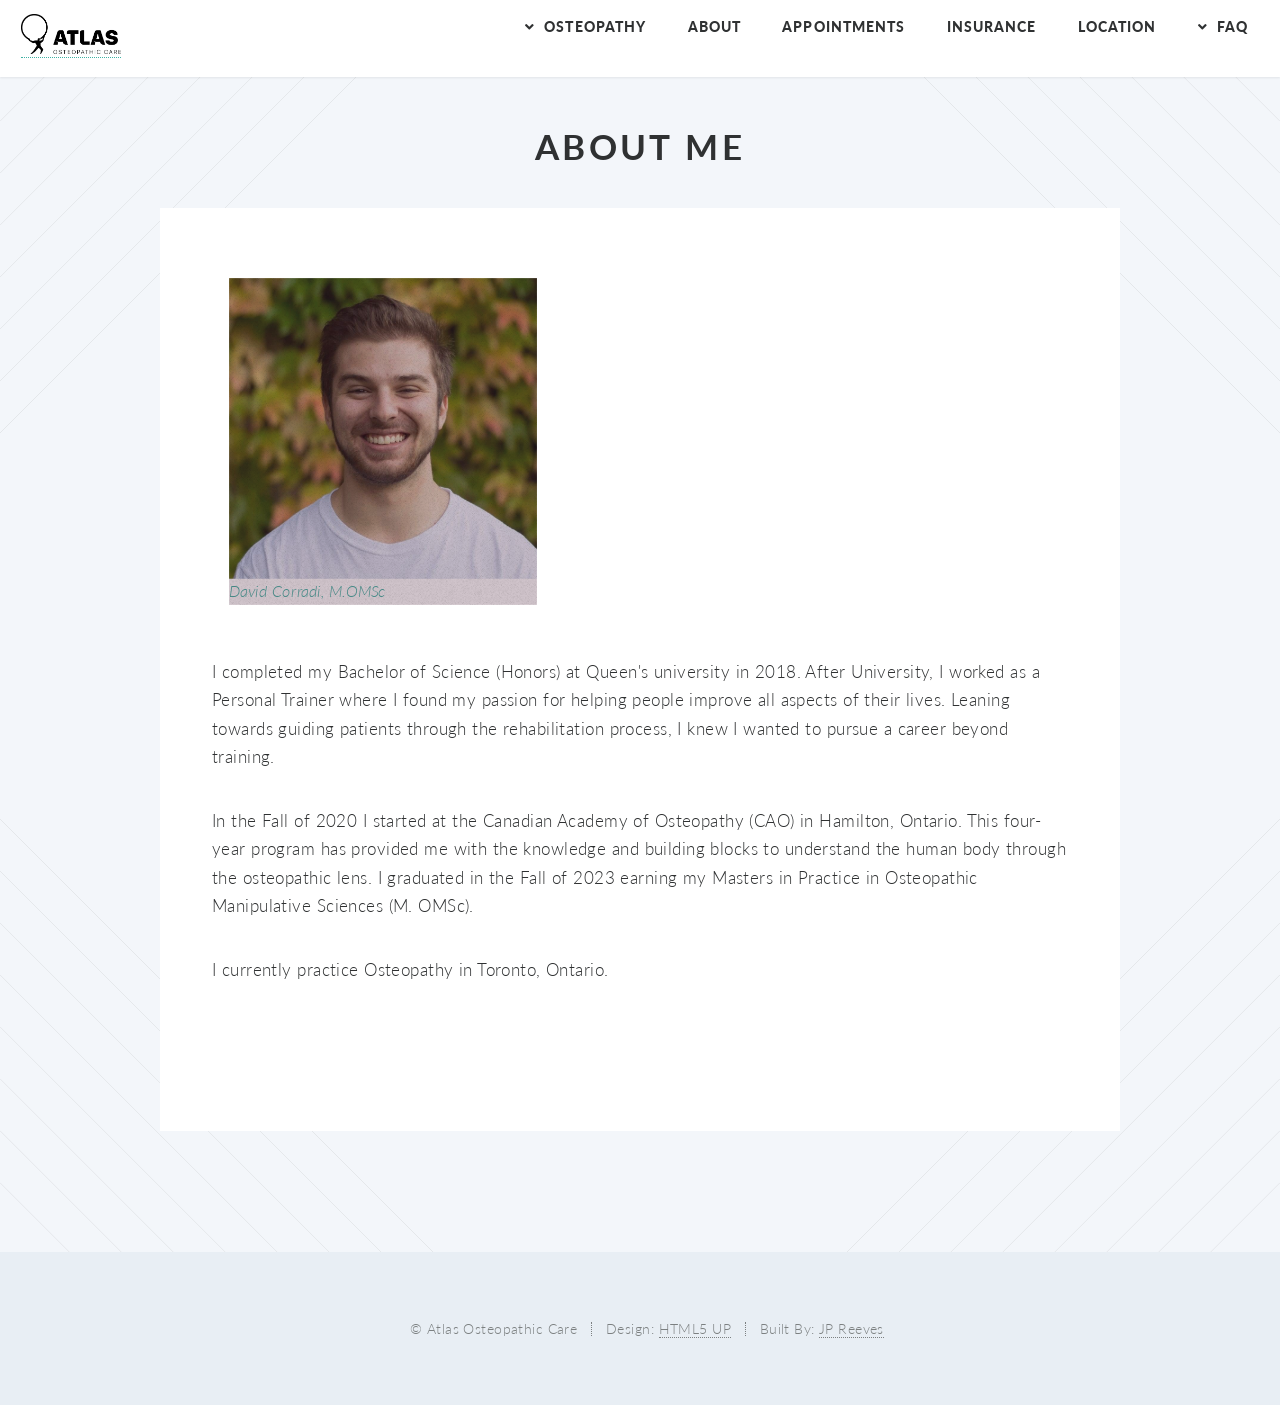
==== aboutme.html @ 61ecc2c8 "adding persistentpain.html page and Persistent Pain to the Osteopathy dropdown Co-Authored-By: Claud" ====
<!DOCTYPE HTML>
<!--
	Twenty by HTML5 UP
	html5up.net | @ajlkn
	Free for personal and commercial use under the CCA 3.0 license (html5up.net/license)
	Edited By: JP Reeves
	Date Created: 10/02/2023
	Date Last Modified: 10/03/2023
	FTGOG
-->
<html>
	<head>
		<title>Book An Appointment - Atlas Osteopathic Care</title>
		<meta charset="utf-8" />
		<meta name="title" content="Osteopathic Services In Etobicoke | Atlas Osteopathic Care"/>
		<meta name="description" content="Book an appointment with David Corradi, a registered osteopath in Etobicoke at Atlas Osteopathic Care."/>
		<meta name="viewport" content="width=device-width, initial-scale=1, user-scalable=no" />
		<link rel="stylesheet" href="assets/css/main.css" />
		<noscript><link rel="stylesheet" href="assets/css/noscript.css" /></noscript>

		<!-- Add the favicon -->
		<link rel="icon" href="assets/css/images/Atlas-favicon.png" type="image/x-icon" />
	</head>
	<body class="left-sidebar is-preload">
		<div id="page-wrapper">

			<!-- Header -->
			<header id="header">
				<a href="index.html">
					<img id="logo" src="/assets/css/images/Atlas-b-02.png" width="100" height="40">
					</a>
				<nav id="nav">
					<ul>
						<!-- <li class="current"><a href="https://atlasosteopathiccare.janeapp.com">Book appointment</a></li> -->
						<li class="current submenu">
						</li>
						<li class="current submenu">
							<a href="#">Osteopathy</a>
							<ul>
								<li><a href="FAQ.html">What Is Osteopathy?</a></li>
								<li><a href="backpain.html">Back Pain</a></li>
								<li><a href="neckpain.html">Neck Pain</a></li>
								<li><a href="persistentpain.html">Persistent Pain</a></li>
							</ul>
						</li>
						<li class="current"><a href="aboutme.html">About</a></li>
						<li class="current"><a href="services.html">Appointments</a></li>
						<li class="current"><a href="insurance.html">Insurance</a></li>
						<li class="current"><a href="location.html">Location</a></li>
						<li class="current submenu">
							<a href="#">FAQ</a>
							<ul>
								<li><a href="appointmentpolicies.html">Appointment Policies</a></li>
								<li><a href="officerules.html">Office Rules</a></li>
							</ul>
						</li>
				</nav>
			</header>

<!-- Main / Bio -->
			<article id="main">

				<!-- <header class="special container"> -->
				<header class="container">
					<!-- <span class="icon solid fa-user"></span> -->
					<h2 style="text-align: center; font-weight: bold; font-size: 2em;">About Me</h2>
				</header>

				<!-- One -->
					<section class="wrapper style4 container">

						<div class="row gtr-150">
							<div class="col-12-narrower">

								<!-- Content -->
									<div class="content">
										<section>
											<a href="#" class="image featured about-me"><img src="assets/css/images/david-headshot.JPG" alt="Headshot of David Corradi" /><p style="font-style: italic;">David Corradi, M.OMSc</p></a>
											<header>
												<!-- <h3><strong>Post Education</strong></h3> -->
											</header>
											<p>I completed my Bachelor of Science (Honors) at Queen's university in 2018. After University, I worked as a Personal Trainer where I found my passion for helping people improve all aspects of their lives. Leaning towards guiding patients through the rehabilitation process, I knew I wanted to pursue a career beyond training.</p>
											<p>In the Fall of 2020 I started at the Canadian Academy of Osteopathy (CAO) in Hamilton, Ontario. This four-year program has provided me with the knowledge and building blocks to understand the human body through the osteopathic lens.  I graduated in the Fall of 2023 earning my Masters in Practice in Osteopathic Manipulative Sciences (M. OMSc).</p>
											<p>I currently practice Osteopathy in Toronto, Ontario.</p>
										</section>
									</div>

							</div>
							<div class="col-4 col-12-narrower">

								<!-- Sidebar -->
									<!-- <div class="sidebar">
										<section>
											<header>
												<h3><strong>Background</strong></h3>
											</header>
											<p>I strives to make my health a priority. With a history of competing in a number of sports such as hockey, soccer, and Olympic weightlifting, I understand what is required for taking care of your body. Osteopathic treatment has helped me combat injuries and has allowed me to continue doing what I love, moving pain free.</p>
											<a href="#" class="image featured"><img src="assets/css/images/david-lifting.jpg" alt="David power lifting weight above his head" /></a>
										</section> -->
										<!-- <section>
											<div class="col-4 col-12-small">
												<ul class="labeled-icons">
													<li>
														<h3 class="icon solid fa-home"><span class="label">Address</span></h3>
														<a href="https://www.google.com/maps/place/160+The+Westway,+Etobicoke,+ON+M9P+2C1/@43.6891451,-79.5449594,17z/data=!3m1!4b1!4m6!3m5!1s0x882b374b947f8d71:0x3a7e9b743f059283!8m2!3d43.6891412!4d-79.5423845!16s%2Fg%2F11bw4by89y?entry=ttu">160 The Westway</a><br>
														Suite 14<br>
														Etobicoke<br>
														ON M9P 2C1
													</li>
													<li> 
														<h3 class="icon solid fa-mobile-alt"><span class="label">Phone</span></h3>
														647-927-7080
													</li>
													<li>
														<h3 class="icon solid fa-envelope"><span class="label">Email</span></h3>
														<a href="mailto:omt@aocare.ca?subject=I'm looking for treatment!">omt@aocare.ca</a>
													</li>
												</ul>
											</div>
										</section> -->
									</div>

							</div>
						</div>
					</section>

			</article>

					<!-- Footer -->
					<footer id="footer">
						<ul class="copyright">
							<li>&copy; Atlas Osteopathic Care</li><li>Design: <a href="#">HTML5 UP</a></li><li>Built By: <a href="https://jpreeves.netlify.app/">JP Reeves</a></li>
						</ul>
					</footer>

		</div>

		<!-- Scripts -->
			<script src="assets/js/jquery.min.js"></script>
			<script src="assets/js/jquery.dropotron.min.js"></script>
			<script src="assets/js/jquery.scrolly.min.js"></script>
			<script src="assets/js/jquery.scrollgress.min.js"></script>
			<script src="assets/js/jquery.scrollex.min.js"></script>
			<script src="assets/js/browser.min.js"></script>
			<script src="assets/js/breakpoints.min.js"></script>
			<script src="assets/js/util.js"></script>
			<script src="assets/js/main.js"></script>

	</body>
</html>
---- assets/css/main.css ----
@import url("fontawesome-all.min.css");
@import url("https://fonts.googleapis.com/css?family=Lato:300,400,900");

/*
	Twenty by HTML5 UP
	html5up.net | @ajlkn
	Free for personal and commercial use under the CCA 3.0 license (html5up.net/license)
*/

.half-size {
	width: 50%;
	float: left;
	height: 80%;
}

.align-left {
	text-align: left;
	padding-top: 1em !important;
}

.tagline {
	font-size: 1.5em;
	line-height: 1.5em;
	font-weight: bold;
	text-shadow: 2px 2px 2px #1c2021;
}

.tagline-ital {
	font-style: italic;
}

.about-me {
	width: 40%;
}

html, body, div, span, applet, object,
iframe, h1, h2, h3, h4, h5, h6, p, blockquote,
pre, a, abbr, acronym, address, big, cite,
code, del, dfn, em, img, ins, kbd, q, s, samp,
small, strike, strong, sub, sup, tt, var, b,
u, i, center, dl, dt, dd, ol, ul, li, fieldset,
form, label, legend, table, caption, tbody,
tfoot, thead, tr, th, td, article, aside,
canvas, details, embed, figure, figcaption,
footer, header, hgroup, menu, nav, output, ruby,
section, summary, time, mark, audio, video {
	margin: 0;
	padding: 0;
	border: 0;
	font-size: 100%;
	font: inherit;
	vertical-align: baseline;}

article, aside, details, figcaption, figure,
footer, header, hgroup, menu, nav, section {
	display: block;}

body {
	line-height: 1;
}

ol, ul {
	list-style: none;
}

blockquote, q {
	quotes: none;
}

	blockquote:before, blockquote:after, q:before, q:after {
		content: '';
		content: none;
	}

table {
	border-collapse: collapse;
	border-spacing: 0;
}

body {
	-webkit-text-size-adjust: none;
}

mark {
	background-color: transparent;
	color: inherit;
}

input::-moz-focus-inner {
	border: 0;
	padding: 0;
}

input, select, textarea {
	-moz-appearance: none;
	-webkit-appearance: none;
	-ms-appearance: none;
	appearance: none;
}

/* Basic */

	html {
		box-sizing: border-box;
	}

	*, *:before, *:after {
		box-sizing: inherit;
	}

	body {
		background: #f3f6fa;
	}

		body.is-preload *, body.is-preload *:before, body.is-preload *:after {
			-moz-animation: none !important;
			-webkit-animation: none !important;
			-ms-animation: none !important;
			animation: none !important;
			-moz-transition: none !important;
			-webkit-transition: none !important;
			-ms-transition: none !important;
			transition: none !important;
		}

	body, input, select, textarea {
		color: #2f3132;
		font-family: 'Lato', sans-serif;
		font-size: 15pt;
		font-weight: 300;
		letter-spacing: 0.025em;
		line-height: 1.75em;
	}

	a {
		-moz-transition: color 0.2s ease-in-out, border-color 0.2s ease-in-out, background-color 0.2s ease-in-out;
		-webkit-transition: color 0.2s ease-in-out, border-color 0.2s ease-in-out, background-color 0.2s ease-in-out;
		-ms-transition: color 0.2s ease-in-out, border-color 0.2s ease-in-out, background-color 0.2s ease-in-out;
		transition: color 0.2s ease-in-out, border-color 0.2s ease-in-out, background-color 0.2s ease-in-out;
		color: #3fb1a3;
		text-decoration: none;
		border-bottom: dotted 1px;
	}

		a:hover {
			border-bottom-color: transparent;
		}

	strong, b {
		font-weight: 400;
	}

	p, ul, ol, dl, table, blockquote {
		margin: 0 0 2em 0;
	}

	h1, h2, h3, h4, h5, h6 {
		color: inherit;
		font-weight: 300;
		line-height: 1.75em;
		margin-bottom: 1em;
		text-transform: uppercase;
	}

		h1 a, h2 a, h3 a, h4 a, h5 a, h6 a {
			color: inherit;
			text-decoration: none;
			border: 0;
		}

	h2 {
		font-size: 1.5em;
		letter-spacing: 0.1em;
	}

	h3 {
		font-size: 1.15em;
		letter-spacing: 0.025em;
		text-decoration: underline;
	}

	sub {
		font-size: 0.8em;
		position: relative;
		top: 0.5em;
	}

	sup {
		font-size: 0.8em;
		position: relative;
		top: -0.5em;
	}

	hr {
		border-top: solid 1px rgba(124, 128, 129, 0.2);
		border: 0;
		margin-bottom: 1.5em;
	}

	blockquote {
		border-left: solid 0.5em rgba(124, 128, 129, 0.2);
		font-style: italic;
		padding: 1em 0 1em 2em;
	}

/* Container */

	.container {
		margin: 0 auto;
		max-width: 100%;
		width: 1400px;
	}

		.container.medium {
			width: 1050px;
		}

		@media screen and (max-width: 1680px) {

			.container {
				width: 1200px;
			}

				.container.medium {
					width: 900px;
				}

		}

		@media screen and (max-width: 1280px) {

			.container {
				width: 960px;
			}

				.container.medium {
					width: 735px;
				}

		}

		@media screen and (max-width: 980px) {

			.container {
				width: 95%;
			}

				.container.medium {
					width: 71.25%;
				}

		}

		@media screen and (max-width: 840px) {

			.container {
				width: 95%;
			}

				.container.medium {
					width: 95%;
				}

		}

		@media screen and (max-width: 736px) {

			.container {
				width: 100%;
			}

				.container.medium {
					width: 100%;
				}

		}

/* Row */

	.row {
		display: flex;
		flex-wrap: wrap;
		box-sizing: border-box;
		align-items: stretch;
	}

		.row > * {
			box-sizing: border-box;
		}

		.row.gtr-uniform > * > :last-child {
			margin-bottom: 0;
		}

		.row.aln-left {
			justify-content: flex-start;
		}

		.row.aln-center {
			justify-content: center;
		}

		.row.aln-right {
			justify-content: flex-end;
		}

		.row.aln-top {
			align-items: flex-start;
		}

		.row.aln-middle {
			align-items: center;
		}

		.row.aln-bottom {
			align-items: flex-end;
		}

		.row > .imp {
			order: -1;
		}

		.row > .col-1 {
			width: 8.33333%;
		}

		.row > .off-1 {
			margin-left: 8.33333%;
		}

		.row > .col-2 {
			width: 16.66667%;
		}

		.row > .off-2 {
			margin-left: 16.66667%;
		}

		.row > .col-3 {
			width: 25%;
		}

		.row > .off-3 {
			margin-left: 25%;
		}

		.row > .col-4 {
			width: 33.33333%;
		}

		.row > .off-4 {
			margin-left: 33.33333%;
		}

		.row > .col-5 {
			width: 41.66667%;
		}

		.row > .off-5 {
			margin-left: 41.66667%;
		}

		.row > .col-6 {
			width: 50%;
		}

		.row > .off-6 {
			margin-left: 50%;
		}

		.row > .col-7 {
			width: 58.33333%;
		}

		.row > .off-7 {
			margin-left: 58.33333%;
		}

		.row > .col-8 {
			width: 66.66667%;
		}

		.row > .off-8 {
			margin-left: 66.66667%;
		}

		.row > .col-9 {
			width: 75%;
		}

		.row > .off-9 {
			margin-left: 75%;
		}

		.row > .col-10 {
			width: 83.33333%;
		}

		.row > .off-10 {
			margin-left: 83.33333%;
		}

		.row > .col-11 {
			width: 91.66667%;
		}

		.row > .off-11 {
			margin-left: 91.66667%;
		}

		.row > .col-12 {
			width: 100%;
		}

		.row > .off-12 {
			margin-left: 100%;
		}

		.row.gtr-0 {
			margin-top: 0px;
			margin-left: 0px;
		}

			.row.gtr-0 > * {
				padding: 0px 0 0 0px;
			}

			.row.gtr-0.gtr-uniform {
				margin-top: 0px;
			}

				.row.gtr-0.gtr-uniform > * {
					padding-top: 0px;
				}

		.row.gtr-25 {
			margin-top: -12.5px;
			margin-left: -12.5px;
		}

			.row.gtr-25 > * {
				padding: 12.5px 0 0 12.5px;
			}

			.row.gtr-25.gtr-uniform {
				margin-top: -12.5px;
			}

				.row.gtr-25.gtr-uniform > * {
					padding-top: 12.5px;
				}

		.row.gtr-50 {
			margin-top: -25px;
			margin-left: -25px;
		}

			.row.gtr-50 > * {
				padding: 25px 0 0 25px;
			}

			.row.gtr-50.gtr-uniform {
				margin-top: -25px;
			}

				.row.gtr-50.gtr-uniform > * {
					padding-top: 25px;
				}

		.row {
			margin-top: -50px;
			margin-left: -50px;
		}

			.row > * {
				padding: 50px 0 0 50px;
			}

			.row.gtr-uniform {
				margin-top: -50px;
			}

				.row.gtr-uniform > * {
					padding-top: 50px;
				}

		.row.gtr-150 {
			margin-top: -75px;
			margin-left: -75px;
		}

			.row.gtr-150 > * {
				padding: 75px 0 0 75px;
			}

			.row.gtr-150.gtr-uniform {
				margin-top: -75px;
			}

				.row.gtr-150.gtr-uniform > * {
					padding-top: 75px;
				}

		.row.gtr-200 {
			margin-top: -100px;
			margin-left: -100px;
		}

			.row.gtr-200 > * {
				padding: 100px 0 0 100px;
			}

			.row.gtr-200.gtr-uniform {
				margin-top: -100px;
			}

				.row.gtr-200.gtr-uniform > * {
					padding-top: 100px;
				}

		@media screen and (max-width: 1680px) {

			.row {
				display: flex;
				flex-wrap: wrap;
				box-sizing: border-box;
				align-items: stretch;
			}

				.row > * {
					box-sizing: border-box;
				}

				.row.gtr-uniform > * > :last-child {
					margin-bottom: 0;
				}

				.row.aln-left {
					justify-content: flex-start;
				}

				.row.aln-center {
					justify-content: center;
				}

				.row.aln-right {
					justify-content: flex-end;
				}

				.row.aln-top {
					align-items: flex-start;
				}

				.row.aln-middle {
					align-items: center;
				}

				.row.aln-bottom {
					align-items: flex-end;
				}

				.row > .imp-wide {
					order: -1;
				}

				.row > .col-1-wide {
					width: 8.33333%;
				}

				.row > .off-1-wide {
					margin-left: 8.33333%;
				}

				.row > .col-2-wide {
					width: 16.66667%;
				}

				.row > .off-2-wide {
					margin-left: 16.66667%;
				}

				.row > .col-3-wide {
					width: 25%;
				}

				.row > .off-3-wide {
					margin-left: 25%;
				}

				.row > .col-4-wide {
					width: 33.33333%;
				}

				.row > .off-4-wide {
					margin-left: 33.33333%;
				}

				.row > .col-5-wide {
					width: 41.66667%;
				}

				.row > .off-5-wide {
					margin-left: 41.66667%;
				}

				.row > .col-6-wide {
					width: 50%;
				}

				.row > .off-6-wide {
					margin-left: 50%;
				}

				.row > .col-7-wide {
					width: 58.33333%;
				}

				.row > .off-7-wide {
					margin-left: 58.33333%;
				}

				.row > .col-8-wide {
					width: 66.66667%;
				}

				.row > .off-8-wide {
					margin-left: 66.66667%;
				}

				.row > .col-9-wide {
					width: 75%;
				}

				.row > .off-9-wide {
					margin-left: 75%;
				}

				.row > .col-10-wide {
					width: 83.33333%;
				}

				.row > .off-10-wide {
					margin-left: 83.33333%;
				}

				.row > .col-11-wide {
					width: 91.66667%;
				}

				.row > .off-11-wide {
					margin-left: 91.66667%;
				}

				.row > .col-12-wide {
					width: 100%;
				}

				.row > .off-12-wide {
					margin-left: 100%;
				}

				.row.gtr-0 {
					margin-top: 0px;
					margin-left: 0px;
				}

					.row.gtr-0 > * {
						padding: 0px 0 0 0px;
					}

					.row.gtr-0.gtr-uniform {
						margin-top: 0px;
					}

						.row.gtr-0.gtr-uniform > * {
							padding-top: 0px;
						}

				.row.gtr-25 {
					margin-top: -10px;
					margin-left: -10px;
				}

					.row.gtr-25 > * {
						padding: 10px 0 0 10px;
					}

					.row.gtr-25.gtr-uniform {
						margin-top: -10px;
					}

						.row.gtr-25.gtr-uniform > * {
							padding-top: 10px;
						}

				.row.gtr-50 {
					margin-top: -20px;
					margin-left: -20px;
				}

					.row.gtr-50 > * {
						padding: 20px 0 0 20px;
					}

					.row.gtr-50.gtr-uniform {
						margin-top: -20px;
					}

						.row.gtr-50.gtr-uniform > * {
							padding-top: 20px;
						}

				.row {
					margin-top: -40px;
					margin-left: -40px;
				}

					.row > * {
						padding: 40px 0 0 40px;
					}

					.row.gtr-uniform {
						margin-top: -40px;
					}

						.row.gtr-uniform > * {
							padding-top: 40px;
						}

				.row.gtr-150 {
					margin-top: -60px;
					margin-left: -60px;
				}

					.row.gtr-150 > * {
						padding: 60px 0 0 60px;
					}

					.row.gtr-150.gtr-uniform {
						margin-top: -60px;
					}

						.row.gtr-150.gtr-uniform > * {
							padding-top: 60px;
						}

				.row.gtr-200 {
					margin-top: -80px;
					margin-left: -80px;
				}

					.row.gtr-200 > * {
						padding: 80px 0 0 80px;
					}

					.row.gtr-200.gtr-uniform {
						margin-top: -80px;
					}

						.row.gtr-200.gtr-uniform > * {
							padding-top: 80px;
						}

		}

		@media screen and (max-width: 1280px) {

			.row {
				display: flex;
				flex-wrap: wrap;
				box-sizing: border-box;
				align-items: stretch;
			}

				.row > * {
					box-sizing: border-box;
				}

				.row.gtr-uniform > * > :last-child {
					margin-bottom: 0;
				}

				.row.aln-left {
					justify-content: flex-start;
				}

				.row.aln-center {
					justify-content: center;
				}

				.row.aln-right {
					justify-content: flex-end;
				}

				.row.aln-top {
					align-items: flex-start;
				}

				.row.aln-middle {
					align-items: center;
				}

				.row.aln-bottom {
					align-items: flex-end;
				}

				.row > .imp-normal {
					order: -1;
				}

				.row > .col-1-normal {
					width: 8.33333%;
				}

				.row > .off-1-normal {
					margin-left: 8.33333%;
				}

				.row > .col-2-normal {
					width: 16.66667%;
				}

				.row > .off-2-normal {
					margin-left: 16.66667%;
				}

				.row > .col-3-normal {
					width: 25%;
				}

				.row > .off-3-normal {
					margin-left: 25%;
				}

				.row > .col-4-normal {
					width: 33.33333%;
				}

				.row > .off-4-normal {
					margin-left: 33.33333%;
				}

				.row > .col-5-normal {
					width: 41.66667%;
				}

				.row > .off-5-normal {
					margin-left: 41.66667%;
				}

				.row > .col-6-normal {
					width: 50%;
				}

				.row > .off-6-normal {
					margin-left: 50%;
				}

				.row > .col-7-normal {
					width: 58.33333%;
				}

				.row > .off-7-normal {
					margin-left: 58.33333%;
				}

				.row > .col-8-normal {
					width: 66.66667%;
				}

				.row > .off-8-normal {
					margin-left: 66.66667%;
				}

				.row > .col-9-normal {
					width: 75%;
				}

				.row > .off-9-normal {
					margin-left: 75%;
				}

				.row > .col-10-normal {
					width: 83.33333%;
				}

				.row > .off-10-normal {
					margin-left: 83.33333%;
				}

				.row > .col-11-normal {
					width: 91.66667%;
				}

				.row > .off-11-normal {
					margin-left: 91.66667%;
				}

				.row > .col-12-normal {
					width: 100%;
				}

				.row > .off-12-normal {
					margin-left: 100%;
				}

				.row.gtr-0 {
					margin-top: 0px;
					margin-left: 0px;
				}

					.row.gtr-0 > * {
						padding: 0px 0 0 0px;
					}

					.row.gtr-0.gtr-uniform {
						margin-top: 0px;
					}

						.row.gtr-0.gtr-uniform > * {
							padding-top: 0px;
						}

				.row.gtr-25 {
					margin-top: -10px;
					margin-left: -10px;
				}

					.row.gtr-25 > * {
						padding: 10px 0 0 10px;
					}

					.row.gtr-25.gtr-uniform {
						margin-top: -10px;
					}

						.row.gtr-25.gtr-uniform > * {
							padding-top: 10px;
						}

				.row.gtr-50 {
					margin-top: -20px;
					margin-left: -20px;
				}

					.row.gtr-50 > * {
						padding: 20px 0 0 20px;
					}

					.row.gtr-50.gtr-uniform {
						margin-top: -20px;
					}

						.row.gtr-50.gtr-uniform > * {
							padding-top: 20px;
						}

				.row {
					margin-top: -40px;
					margin-left: -40px;
				}

					.row > * {
						padding: 40px 0 0 40px;
					}

					.row.gtr-uniform {
						margin-top: -40px;
					}

						.row.gtr-uniform > * {
							padding-top: 40px;
						}

				.row.gtr-150 {
					margin-top: -60px;
					margin-left: -60px;
				}

					.row.gtr-150 > * {
						padding: 60px 0 0 60px;
					}

					.row.gtr-150.gtr-uniform {
						margin-top: -60px;
					}

						.row.gtr-150.gtr-uniform > * {
							padding-top: 60px;
						}

				.row.gtr-200 {
					margin-top: -80px;
					margin-left: -80px;
				}

					.row.gtr-200 > * {
						padding: 80px 0 0 80px;
					}

					.row.gtr-200.gtr-uniform {
						margin-top: -80px;
					}

						.row.gtr-200.gtr-uniform > * {
							padding-top: 80px;
						}

		}

		@media screen and (max-width: 980px) {

			.row {
				display: flex;
				flex-wrap: wrap;
				box-sizing: border-box;
				align-items: stretch;
			}

				.row > * {
					box-sizing: border-box;
				}

				.row.gtr-uniform > * > :last-child {
					margin-bottom: 0;
				}

				.row.aln-left {
					justify-content: flex-start;
				}

				.row.aln-center {
					justify-content: center;
				}

				.row.aln-right {
					justify-content: flex-end;
				}

				.row.aln-top {
					align-items: flex-start;
				}

				.row.aln-middle {
					align-items: center;
				}

				.row.aln-bottom {
					align-items: flex-end;
				}

				.row > .imp-narrow {
					order: -1;
				}

				.row > .col-1-narrow {
					width: 8.33333%;
				}

				.row > .off-1-narrow {
					margin-left: 8.33333%;
				}

				.row > .col-2-narrow {
					width: 16.66667%;
				}

				.row > .off-2-narrow {
					margin-left: 16.66667%;
				}

				.row > .col-3-narrow {
					width: 25%;
				}

				.row > .off-3-narrow {
					margin-left: 25%;
				}

				.row > .col-4-narrow {
					width: 33.33333%;
				}

				.row > .off-4-narrow {
					margin-left: 33.33333%;
				}

				.row > .col-5-narrow {
					width: 41.66667%;
				}

				.row > .off-5-narrow {
					margin-left: 41.66667%;
				}

				.row > .col-6-narrow {
					width: 50%;
				}

				.row > .off-6-narrow {
					margin-left: 50%;
				}

				.row > .col-7-narrow {
					width: 58.33333%;
				}

				.row > .off-7-narrow {
					margin-left: 58.33333%;
				}

				.row > .col-8-narrow {
					width: 66.66667%;
				}

				.row > .off-8-narrow {
					margin-left: 66.66667%;
				}

				.row > .col-9-narrow {
					width: 75%;
				}

				.row > .off-9-narrow {
					margin-left: 75%;
				}

				.row > .col-10-narrow {
					width: 83.33333%;
				}

				.row > .off-10-narrow {
					margin-left: 83.33333%;
				}

				.row > .col-11-narrow {
					width: 91.66667%;
				}

				.row > .off-11-narrow {
					margin-left: 91.66667%;
				}

				.row > .col-12-narrow {
					width: 100%;
				}

				.row > .off-12-narrow {
					margin-left: 100%;
				}

				.row.gtr-0 {
					margin-top: 0px;
					margin-left: 0px;
				}

					.row.gtr-0 > * {
						padding: 0px 0 0 0px;
					}

					.row.gtr-0.gtr-uniform {
						margin-top: 0px;
					}

						.row.gtr-0.gtr-uniform > * {
							padding-top: 0px;
						}

				.row.gtr-25 {
					margin-top: -7.5px;
					margin-left: -7.5px;
				}

					.row.gtr-25 > * {
						padding: 7.5px 0 0 7.5px;
					}

					.row.gtr-25.gtr-uniform {
						margin-top: -7.5px;
					}

						.row.gtr-25.gtr-uniform > * {
							padding-top: 7.5px;
						}

				.row.gtr-50 {
					margin-top: -15px;
					margin-left: -15px;
				}

					.row.gtr-50 > * {
						padding: 15px 0 0 15px;
					}

					.row.gtr-50.gtr-uniform {
						margin-top: -15px;
					}

						.row.gtr-50.gtr-uniform > * {
							padding-top: 15px;
						}

				.row {
					margin-top: -30px;
					margin-left: -30px;
				}

					.row > * {
						padding: 30px 0 0 30px;
					}

					.row.gtr-uniform {
						margin-top: -30px;
					}

						.row.gtr-uniform > * {
							padding-top: 30px;
						}

				.row.gtr-150 {
					margin-top: -45px;
					margin-left: -45px;
				}

					.row.gtr-150 > * {
						padding: 45px 0 0 45px;
					}

					.row.gtr-150.gtr-uniform {
						margin-top: -45px;
					}

						.row.gtr-150.gtr-uniform > * {
							padding-top: 45px;
						}

				.row.gtr-200 {
					margin-top: -60px;
					margin-left: -60px;
				}

					.row.gtr-200 > * {
						padding: 60px 0 0 60px;
					}

					.row.gtr-200.gtr-uniform {
						margin-top: -60px;
					}

						.row.gtr-200.gtr-uniform > * {
							padding-top: 60px;
						}

		}

		@media screen and (max-width: 840px) {

			.row {
				display: flex;
				flex-wrap: wrap;
				box-sizing: border-box;
				align-items: stretch;
			}

				.row > * {
					box-sizing: border-box;
				}

				.row.gtr-uniform > * > :last-child {
					margin-bottom: 0;
				}

				.row.aln-left {
					justify-content: flex-start;
				}

				.row.aln-center {
					justify-content: center;
				}

				.row.aln-right {
					justify-content: flex-end;
				}

				.row.aln-top {
					align-items: flex-start;
				}

				.row.aln-middle {
					align-items: center;
				}

				.row.aln-bottom {
					align-items: flex-end;
				}

				.row > .imp-narrower {
					order: -1;
				}

				.row > .col-1-narrower {
					width: 8.33333%;
				}

				.row > .off-1-narrower {
					margin-left: 8.33333%;
				}

				.row > .col-2-narrower {
					width: 16.66667%;
				}

				.row > .off-2-narrower {
					margin-left: 16.66667%;
				}

				.row > .col-3-narrower {
					width: 25%;
				}

				.row > .off-3-narrower {
					margin-left: 25%;
				}

				.row > .col-4-narrower {
					width: 33.33333%;
				}

				.row > .off-4-narrower {
					margin-left: 33.33333%;
				}

				.row > .col-5-narrower {
					width: 41.66667%;
				}

				.row > .off-5-narrower {
					margin-left: 41.66667%;
				}

				.row > .col-6-narrower {
					width: 50%;
				}

				.row > .off-6-narrower {
					margin-left: 50%;
				}

				.row > .col-7-narrower {
					width: 58.33333%;
				}

				.row > .off-7-narrower {
					margin-left: 58.33333%;
				}

				.row > .col-8-narrower {
					width: 66.66667%;
				}

				.row > .off-8-narrower {
					margin-left: 66.66667%;
				}

				.row > .col-9-narrower {
					width: 75%;
				}

				.row > .off-9-narrower {
					margin-left: 75%;
				}

				.row > .col-10-narrower {
					width: 83.33333%;
				}

				.row > .off-10-narrower {
					margin-left: 83.33333%;
				}

				.row > .col-11-narrower {
					width: 91.66667%;
				}

				.row > .off-11-narrower {
					margin-left: 91.66667%;
				}

				.row > .col-12-narrower {
					width: 100%;
				}

				.row > .off-12-narrower {
					margin-left: 100%;
				}

				.row.gtr-0 {
					margin-top: 0px;
					margin-left: 0px;
				}

					.row.gtr-0 > * {
						padding: 0px 0 0 0px;
					}

					.row.gtr-0.gtr-uniform {
						margin-top: 0px;
					}

						.row.gtr-0.gtr-uniform > * {
							padding-top: 0px;
						}

				.row.gtr-25 {
					margin-top: -7.5px;
					margin-left: -7.5px;
				}

					.row.gtr-25 > * {
						padding: 7.5px 0 0 7.5px;
					}

					.row.gtr-25.gtr-uniform {
						margin-top: -7.5px;
					}

						.row.gtr-25.gtr-uniform > * {
							padding-top: 7.5px;
						}

				.row.gtr-50 {
					margin-top: -15px;
					margin-left: -15px;
				}

					.row.gtr-50 > * {
						padding: 15px 0 0 15px;
					}

					.row.gtr-50.gtr-uniform {
						margin-top: -15px;
					}

						.row.gtr-50.gtr-uniform > * {
							padding-top: 15px;
						}

				.row {
					margin-top: -30px;
					margin-left: -30px;
				}

					.row > * {
						padding: 30px 0 0 30px;
					}

					.row.gtr-uniform {
						margin-top: -30px;
					}

						.row.gtr-uniform > * {
							padding-top: 30px;
						}

				.row.gtr-150 {
					margin-top: -45px;
					margin-left: -45px;
				}

					.row.gtr-150 > * {
						padding: 45px 0 0 45px;
					}

					.row.gtr-150.gtr-uniform {
						margin-top: -45px;
					}

						.row.gtr-150.gtr-uniform > * {
							padding-top: 45px;
						}

				.row.gtr-200 {
					margin-top: -60px;
					margin-left: -60px;
				}

					.row.gtr-200 > * {
						padding: 60px 0 0 60px;
					}

					.row.gtr-200.gtr-uniform {
						margin-top: -60px;
					}

						.row.gtr-200.gtr-uniform > * {
							padding-top: 60px;
						}

		}

		@media screen and (max-width: 736px) {

			.row {
				display: flex;
				flex-wrap: wrap;
				box-sizing: border-box;
				align-items: stretch;
			}

				.row > * {
					box-sizing: border-box;
				}

				.row.gtr-uniform > * > :last-child {
					margin-bottom: 0;
				}

				.row.aln-left {
					justify-content: flex-start;
				}

				.row.aln-center {
					justify-content: center;
				}

				.row.aln-right {
					justify-content: flex-end;
				}

				.row.aln-top {
					align-items: flex-start;
				}

				.row.aln-middle {
					align-items: center;
				}

				.row.aln-bottom {
					align-items: flex-end;
				}

				.row > .imp-mobile {
					order: -1;
				}

				.row > .col-1-mobile {
					width: 8.33333%;
				}

				.row > .off-1-mobile {
					margin-left: 8.33333%;
				}

				.row > .col-2-mobile {
					width: 16.66667%;
				}

				.row > .off-2-mobile {
					margin-left: 16.66667%;
				}

				.row > .col-3-mobile {
					width: 25%;
				}

				.row > .off-3-mobile {
					margin-left: 25%;
				}

				.row > .col-4-mobile {
					width: 33.33333%;
				}

				.row > .off-4-mobile {
					margin-left: 33.33333%;
				}

				.row > .col-5-mobile {
					width: 41.66667%;
				}

				.row > .off-5-mobile {
					margin-left: 41.66667%;
				}

				.row > .col-6-mobile {
					width: 50%;
				}

				.row > .off-6-mobile {
					margin-left: 50%;
				}

				.row > .col-7-mobile {
					width: 58.33333%;
				}

				.row > .off-7-mobile {
					margin-left: 58.33333%;
				}

				.row > .col-8-mobile {
					width: 66.66667%;
				}

				.row > .off-8-mobile {
					margin-left: 66.66667%;
				}

				.row > .col-9-mobile {
					width: 75%;
				}

				.row > .off-9-mobile {
					margin-left: 75%;
				}

				.row > .col-10-mobile {
					width: 83.33333%;
				}

				.row > .off-10-mobile {
					margin-left: 83.33333%;
				}

				.row > .col-11-mobile {
					width: 91.66667%;
				}

				.row > .off-11-mobile {
					margin-left: 91.66667%;
				}

				.row > .col-12-mobile {
					width: 100%;
				}

				.row > .off-12-mobile {
					margin-left: 100%;
				}

				.row.gtr-0 {
					margin-top: 0px;
					margin-left: 0px;
				}

					.row.gtr-0 > * {
						padding: 0px 0 0 0px;
					}

					.row.gtr-0.gtr-uniform {
						margin-top: 0px;
					}

						.row.gtr-0.gtr-uniform > * {
							padding-top: 0px;
						}

				.row.gtr-25 {
					margin-top: -7.5px;
					margin-left: -7.5px;
				}

					.row.gtr-25 > * {
						padding: 7.5px 0 0 7.5px;
					}

					.row.gtr-25.gtr-uniform {
						margin-top: -7.5px;
					}

						.row.gtr-25.gtr-uniform > * {
							padding-top: 7.5px;
						}

				.row.gtr-50 {
					margin-top: -15px;
					margin-left: -15px;
				}

					.row.gtr-50 > * {
						padding: 15px 0 0 15px;
					}

					.row.gtr-50.gtr-uniform {
						margin-top: -15px;
					}

						.row.gtr-50.gtr-uniform > * {
							padding-top: 15px;
						}

				.row {
					margin-top: -30px;
					margin-left: -30px;
				}

					.row > * {
						padding: 30px 0 0 30px;
					}

					.row.gtr-uniform {
						margin-top: -30px;
					}

						.row.gtr-uniform > * {
							padding-top: 30px;
						}

				.row.gtr-150 {
					margin-top: -45px;
					margin-left: -45px;
				}

					.row.gtr-150 > * {
						padding: 45px 0 0 45px;
					}

					.row.gtr-150.gtr-uniform {
						margin-top: -45px;
					}

						.row.gtr-150.gtr-uniform > * {
							padding-top: 45px;
						}

				.row.gtr-200 {
					margin-top: -60px;
					margin-left: -60px;
				}

					.row.gtr-200 > * {
						padding: 60px 0 0 60px;
					}

					.row.gtr-200.gtr-uniform {
						margin-top: -60px;
					}

						.row.gtr-200.gtr-uniform > * {
							padding-top: 60px;
						}

		}

/* Section/Article */

	section.special, article.special {
		text-align: center;
	}

	header.major {
		padding-bottom: 2em;
	}

	header.major h2 {
		font-weight: bold;
	}

	header.special {
		margin-bottom: 5em;
		padding-top: 7em;
		position: relative;
		text-align: center;
	}

		header.special:before, header.special:after {
			border-bottom: solid 1.5px;
			border-top: solid 1.5px;
			content: '';
			height: 7px;
			opacity: 0.1;
			position: absolute;
			top: 1.75em;
			width: 43%;
		}

		header.special:before {
			left: 0;
		}

		header.special:after {
			right: 0;
		}

		header.special h2 {
			margin-bottom: 0;
		}

		header.special h2 + p {
			margin-bottom: 0;
			padding-top: 1.5em;
		}

		header.special .icon {
			cursor: default;
			height: 7em;
			left: 0;
			position: absolute;
			text-align: center;
			top: 1em;
			width: 100%;
		}

			header.special .icon:before {
				font-size: 3.5em;
				opacity: 0.35;
			}

	footer > :last-child {
		margin-bottom: 0;
	}

	footer.major {
		padding-top: 3em;
	}

/* Form */

	input[type="text"],
	input[type="password"],
	input[type="email"],
	textarea {
		-moz-transition: background-color 0.2s ease-in-out, border-color 0.2s ease-in-out;
		-webkit-transition: background-color 0.2s ease-in-out, border-color 0.2s ease-in-out;
		-ms-transition: background-color 0.2s ease-in-out, border-color 0.2s ease-in-out;
		transition: background-color 0.2s ease-in-out, border-color 0.2s ease-in-out;
		-moz-appearance: none;
		-webkit-appearance: none;
		-ms-appearance: none;
		appearance: none;
		background: none;
		border: solid 1px rgba(124, 128, 129, 0.2);
		border-radius: 0;
		color: inherit;
		display: block;
		padding: 0.75em;
		text-decoration: none;
		width: 100%;
		outline: 0;
	}

		input[type="text"]:focus,
		input[type="password"]:focus,
		input[type="email"]:focus,
		textarea:focus {
			border-color: #83d3c9;
		}

	input[type="text"],
	input[type="password"],
	input[type="email"] {
		line-height: 1em;
	}

	::-webkit-input-placeholder {
		color: inherit;
		opacity: 0.5;
		position: relative;
		top: 3px;
	}

	:-moz-placeholder {
		color: inherit;
		opacity: 0.5;
	}

	::-moz-placeholder {
		color: inherit;
		opacity: 0.5;
	}

	:-ms-input-placeholder {
		color: inherit;
		opacity: 0.5;
	}

/* Map */

	#map-container {
		width: 100%;
		max-width: 600px;
		height: 350px;
		margin: auto;
	}

/* Image */

	.image {
		border: 0;
		position: relative;
		transform: scale(0.9);
	}

		.image:before {
			background: url("images/overlay.png");
			content: '';
			height: 100%;
			left: 0;
			position: absolute;
			top: 0;
			width: 100%;
		}

		.image.fit {
			display: block;
		}

			.image.fit img {
				display: block;
				width: 100%;
			}

		.image.featured {
			display: block;
			margin: 0 0 2em 0;
		}

			.image.featured img {
				display: block;
				width: 100%;
			}

/* Icon */

	.icon {
		text-decoration: none;
		position: relative;
	}

		.icon:before {
			-moz-osx-font-smoothing: grayscale;
			-webkit-font-smoothing: antialiased;
			display: inline-block;
			font-style: normal;
			font-variant: normal;
			text-rendering: auto;
			line-height: 1;
			text-transform: none !important;
			font-family: 'Font Awesome 5 Free';
			font-weight: 400;
		}

		.icon.solid:before {
			font-weight: 900;
		}

		.icon:before {
			line-height: inherit;
		}

		.icon.brands:before {
			font-family: 'Font Awesome 5 Brands';
		}

		.icon.circle {
			-moz-transition: all 0.2s ease-in-out;
			-webkit-transition: all 0.2s ease-in-out;
			-ms-transition: all 0.2s ease-in-out;
			transition: all 0.2s ease-in-out;
			border: 0;
			border-radius: 100%;
			display: inline-block;
			font-size: 1.25em;
			height: 2.25em;
			left: 0;
			line-height: 2.25em;
			text-align: center;
			text-decoration: none;
			top: 0;
			width: 2.25em;
		}

			.icon.circle:hover {
				top: -0.2em;
			}

			.icon.circle.fa-twitter {
				background: #70aecd;
				color: #fff;
			}

				.icon.circle.fa-twitter:hover {
					background: #7fb7d2;
				}

			.icon.circle.fa-facebook-f {
				background: #7490c3;
				color: #fff;
			}

				.icon.circle.fa-facebook-f:hover {
					background: #829bc9;
				}

			.icon.circle.fa-google-plus-g {
				background: #db6b67;
				color: #fff;
			}

				.icon.circle.fa-google-plus-g:hover {
					background: #df7b77;
				}

			.icon.circle.fa-github {
				background: #dcad8b;
				color: #fff;
			}

				.icon.circle.fa-github:hover {
					background: #e1b89b;
				}

			.icon.circle.fa-dribbble {
				background: #da83ae;
				color: #fff;
			}

				.icon.circle.fa-dribbble:hover {
					background: #df93b8;
				}

		.icon.featured {
			cursor: default;
			display: block;
			margin: 0 0 1.5em 0;
			opacity: 0.35;
			text-align: center;
		}

			.icon.featured:before {
				font-size: 5em;
				line-height: 1em;
			}

		.icon > .label {
			display: none;
		}

/* List */

	ol {
		list-style: decimal;
		padding-left: 1.25em;
	}

		ol li {
			padding-left: 0.25em;
		}

	ul {
		list-style: disc;
		padding-left: 1em;
	}

		ul li {
			padding-left: 0.5em;
		}

/* Icons */

	.icon-logo {
		display: inline;
	    width: 30em;
	    height: 12em;
		padding-top: 0.5em;
	}

	.ost-logo {
		width: 50%;
	}

	ul.icons {
		list-style: none;
		padding-left: 0;
		cursor: default;
	}

		ul.icons li {
			display: inline-block;
			line-height: 1em;
			padding-left: 0.5em;
		}

			ul.icons li:first-child {
				padding-left: 0;
			}

/* Featured Icons */

	ul.featured-icons {
		cursor: default;
		margin: -0.75em 0 0 0;
		opacity: 0.35;
		overflow: hidden;
		position: relative;
		list-style: none;
		padding-left: 0;
	}

		ul.featured-icons li {
			display: block;
			float: left;
			text-align: center;
			width: 50%;
			padding-left: 0;
			margin-bottom: 1em;
		}

			ul.featured-icons li .icon {
				display: inline-block;
				font-size: 5.5em;
				height: 1em;
				line-height: 1.5em;
				width: 1em;
			}

/* Labeled Icons */

ul.labeled-icons {
	list-style: none;
	padding: 0;
}

	ul.labeled-icons li {
		line-height: 1.75em;
		margin: 1.5em 0 0 0;
		padding-left: 2.25em;
		position: relative;
	}

		ul.labeled-icons li:first-child {
			margin-top: 0;
		}

		ul.labeled-icons li a {
			color: inherit;
		}

		ul.labeled-icons li h3 {
			color: #b2b2b2;
			left: 0;
			position: absolute;
			text-align: center;
			top: 0;
			width: 1em;
		}

/* Buttons */

	ul.buttons {
		cursor: default;
		list-style: none;
		padding-left: 0;
	}

		ul.buttons:last-child {
			margin-bottom: 0;
		}

		ul.buttons li {
			display: inline-block;
			padding: 0 0 0 1.5em;
		}

			ul.buttons li:first-child {
				padding: 0;
			}

		ul.buttons.stacked li {
			display: block;
			padding: 1.5em 0 0 0;
		}

			ul.buttons.stacked li:first-child {
				padding: 0;
			}

/* Table */

	table {
		width: 100%;
	}

		table.default {
			width: 100%;
		}

			table.default tbody tr {
				border-bottom: solid 1px rgba(124, 128, 129, 0.2);
			}

			table.default td {
				padding: 0.5em 1em 0.5em 1em;
			}

			table.default th {
				font-weight: 400;
				padding: 0.5em 1em 0.5em 1em;
				text-align: left;
			}

			table.default thead {
				background: #7c8081;
				color: #fff;
			}

/* Button */

	input[type="button"],
	input[type="submit"],
	input[type="reset"],
	button,
	.button {
		-moz-appearance: none;
		-webkit-appearance: none;
		-ms-appearance: none;
		appearance: none;
		-moz-transition: color 0.2s ease-in-out, border-color 0.2s ease-in-out, background-color 0.2s ease-in-out;
		-webkit-transition: color 0.2s ease-in-out, border-color 0.2s ease-in-out, background-color 0.2s ease-in-out;
		-ms-transition: color 0.2s ease-in-out, border-color 0.2s ease-in-out, background-color 0.2s ease-in-out;
		transition: color 0.2s ease-in-out, border-color 0.2s ease-in-out, background-color 0.2s ease-in-out;
		background: none;
		border: solid 1px;
		border-radius: 0;
		color: inherit;
		cursor: pointer;
		display: inline-block;
		font-size: 0.8em;
		font-weight: 900;
		letter-spacing: 2px;
		min-width: 18em;
		padding: 0 0.75em;
		line-height: 3.75em;
		text-align: center;
		text-decoration: none;
		text-transform: uppercase;
	}

		input[type="button"]:hover,
		input[type="submit"]:hover,
		input[type="reset"]:hover,
		button:hover,
		.button:hover {
			background: rgba(188, 202, 206, 0.15);
			border-color: inherit;
		}

		input[type="button"].primary,
		input[type="submit"].primary,
		input[type="reset"].primary,
		button.primary,
		.button.primary {
			background: #83d3c9;
			border-color: #83d3c9;
			color: #fff !important;
		}

			input[type="button"].primary:hover,
			input[type="submit"].primary:hover,
			input[type="reset"].primary:hover,
			button.primary:hover,
			.button.primary:hover {
				background: #96dad1 !important;
				border-color: #96dad1 !important;
			}

		input[type="button"].fit,
		input[type="submit"].fit,
		input[type="reset"].fit,
		button.fit,
		.button.fit {
			width: 100%;
		}

		input[type="button"].small,
		input[type="submit"].small,
		input[type="reset"].small,
		button.small,
		.button.small {
			font-size: 0.7em;
			min-width: 14em;
			padding: 0.5em 0;
		}

/* Wrapper */

	.wrapper {
		margin-bottom: 5em;
		padding: 5em;
	}

		.wrapper.style1 {
			padding: 0;
		}

		.wrapper.style2 {
			background-color: #83d3c9;
			background-image: url("images/light-bl.svg"), url("images/light-br.svg");
			background-position: bottom left, bottom right;
			background-repeat: no-repeat, no-repeat;
			background-size: 25em, 25em;
			color: #fff;
		}

			.wrapper.style2 input[type="button"]:hover,
			.wrapper.style2 input[type="submit"]:hover,
			.wrapper.style2 input[type="reset"]:hover,
			.wrapper.style2 button:hover,
			.wrapper.style2 .button:hover {
				background: rgba(255, 255, 255, 0.15) !important;
			}

			.wrapper.style2 input[type="button"].primary,
			.wrapper.style2 input[type="submit"].primary,
			.wrapper.style2 input[type="reset"].primary,
			.wrapper.style2 button.primary,
			.wrapper.style2 .button.primary {
				background: #fff;
				border-color: #fff;
				color: #83d3c9 !important;
			}

				.wrapper.style2 input[type="button"].primary:hover,
				.wrapper.style2 input[type="submit"].primary:hover,
				.wrapper.style2 input[type="reset"].primary:hover,
				.wrapper.style2 button.primary:hover,
				.wrapper.style2 .button.primary:hover {
					border-color: inherit !important;
					color: #fff !important;
				}

		.wrapper.style3 {
			background: #fff;
			color: inherit;
		}

		.wrapper.style4 {
			background: #fff;
			color: inherit;
			padding: 4em;
		}

/* Header */

	@-moz-keyframes reveal-header {
		0% {
			top: -5em;
		}

		100% {
			top: 0;
		}
	}

	@-webkit-keyframes reveal-header {
		0% {
			top: -5em;
		}

		100% {
			top: 0;
		}
	}

	@-ms-keyframes reveal-header {
		0% {
			top: -5em;
		}

		100% {
			top: 0;
		}
	}

	@keyframes reveal-header {
		0% {
			top: -5em;
		}

		100% {
			top: 0;
		}
	}

	#header {
		background: #fff;
		box-shadow: 0 1px 2px 0 rgba(0, 0, 0, 0.075);
		color: inherit;
		cursor: default;
		font-size: 0.8em;
		left: 0;
		padding: 1em 1.5em;
		position: fixed;
		top: 0;
		width: 100%;
		z-index: 10000;
	}

		#header h1 {
			font-weight: 900;
			margin: 0;
		}

			#header h1 span {
				font-weight: 300;
			}

		#header nav {
			letter-spacing: 0.075em;
			position: absolute;
			right: 1.5em;
			text-transform: uppercase;
			top: 0.75em;
		}

			#header nav ul {
				list-style: none;
				padding-left: 0;
			}

				#header nav ul li {
					display: inline-block;
					margin-left: 1.5em;
					padding-left: 0;
				}

					#header nav ul li > ul {
						display: none;
					}

					#header nav ul li a {
						border: solid 1px transparent;
						color: inherit;
						display: inline-block;
						line-height: 1em;
						padding: 0.6em 0.75em;
						text-decoration: none;
					}

					#header nav ul li input[type="button"],
					#header nav ul li input[type="submit"],
					#header nav ul li input[type="reset"],
					#header nav ul li button,
					#header nav ul li .button {
						font-size: 1em;
						min-width: 0;
						width: auto;
					}

					#header nav ul li.submenu > a {
						text-decoration: none;
					}

						#header nav ul li.submenu > a:before {
							-moz-osx-font-smoothing: grayscale;
							-webkit-font-smoothing: antialiased;
							display: inline-block;
							font-style: normal;
							font-variant: normal;
							text-rendering: auto;
							line-height: 1;
							text-transform: none !important;
							font-family: 'Font Awesome 5 Free';
							font-weight: 900;
						}

						#header nav ul li.submenu > a:before {
							content: '\f107';
							margin-right: 0.65em;
						}

					#header nav ul li.active > a, #header nav ul li:hover > a {
						-moz-transition: all 0.2s ease-in-out;
						-webkit-transition: all 0.2s ease-in-out;
						-ms-transition: all 0.2s ease-in-out;
						transition: all 0.2s ease-in-out;
						background: rgba(188, 202, 206, 0.15);
					}

					#header nav ul li.current > a {
						font-weight: 900;
					}

		#header.reveal {
			-moz-animation: reveal-header 0.5s;
			-webkit-animation: reveal-header 0.5s;
			-ms-animation: reveal-header 0.5s;
			animation: reveal-header 0.5s;
		}

		#header.alt {
			-moz-animation: none;
			-webkit-animation: none;
			-ms-animation: none;
			animation: none;
			background: transparent;
			box-shadow: none;
			color: #fff;
			padding: 2em 2.5em;
			position: absolute;
		}

			#header.alt nav {
				right: 2.5em;
				top: 1.75em;
			}

				#header.alt nav ul li.active > a, #header.alt nav ul li:hover > a {
					border: solid 1px;
				}

/* Dropotron */

	.dropotron {
		list-style: none;
		padding-left: 0;
		background: #fff;
		box-shadow: 0 1px 2px 0 rgba(0, 0, 0, 0.075);
		line-height: 2.25em;
		min-width: 13em;
		padding: 1em 0;
		text-transform: uppercase;
		margin-top: calc(-1em + 1px);
	}

		.dropotron.level-0 {
			font-size: 0.7em;
			font-weight: 400;
			margin-top: 1.5em;
		}

			.dropotron.level-0:before {
				border-bottom: solid 0.5em #fff;
				border-left: solid 0.5em transparent;
				border-right: solid 0.5em transparent;
				content: '';
				left: 0.75em;
				position: absolute;
				top: -0.45em;
			}

		.dropotron > li {
			border-top: solid 1px rgba(124, 128, 129, 0.2);
			padding-left: 0;
		}

			.dropotron > li > a {
				-moz-transition: none;
				-webkit-transition: none;
				-ms-transition: none;
				transition: none;
				color: inherit;
				text-decoration: none;
				padding: 0 1em;
				border: 0;
			}

			.dropotron > li:hover > a {
				background: #83d3c9;
				color: #fff;
			}

			.dropotron > li:first-child {
				border-top: 0;
			}

/* Banner */

	@-moz-keyframes reveal-banner {
		0% {
			opacity: 0;
		}

		100% {
			opacity: 1;
		}
	}

	@-webkit-keyframes reveal-banner {
		0% {
			opacity: 0;
		}

		100% {
			opacity: 1;
		}
	}

	@-ms-keyframes reveal-banner {
		0% {
			opacity: 0;
		}

		100% {
			opacity: 1;
		}
	}

	@keyframes reveal-banner {
		0% {
			opacity: 0;
		}

		100% {
			opacity: 1;
		}
	}

	#banner {
		background-attachment: scroll, scroll, scroll, fixed;
		background-color: #645862;
		background-image: url("images/light-bl.svg"), url("images/light-br.svg"), url("images/overlay.png"), url("../css/images/office.jpg");
		background-position: bottom left, bottom right, top left, top center;
		background-repeat: no-repeat, no-repeat, repeat, no-repeat;
		background-size: 25em, 25em, auto, cover;
		color: #fff;
		cursor: default;
		padding: 6em 0;
		text-align: center;
	}

		#banner .inner {
			-moz-animation: reveal-banner 1s 0.25s ease-in-out;
			-webkit-animation: reveal-banner 1s 0.25s ease-in-out;
			-ms-animation: reveal-banner 1s 0.25s ease-in-out;
			animation: reveal-banner 1s 0.25s ease-in-out;
			-moz-animation-fill-mode: forwards;
			-webkit-animation-fill-mode: forwards;
			-ms-animation-fill-mode: forwards;
			animation-fill-mode: forwards;
			background: rgba(52, 27, 43, 0.5);
			color: #fff;
			display: inline-block;
			opacity: 0;
			padding: 3em;
			text-align: center;
		}

			#banner .inner header {
				display: inline-block;
				border-bottom: solid 2px;
				border-top: solid 2px;
				margin: 0 0 1em 0;
				padding: 3px 0 3px 0;
			}

				#banner .inner header h2 {
					border-bottom: solid 2px;
					border-top: solid 2px;
					font-size: 2.5em;
					font-weight: 900;
					letter-spacing: 0.2em;
					margin: 0;
					padding-left: 0.05em;
					position: relative;
					text-transform: uppercase;
				}

			#banner .inner p {
				letter-spacing: 0.1em;
				margin: 0;
				text-transform: uppercase;
			}

				#banner .inner p a {
					color: inherit;
					font-weight: 400;
					text-decoration: none;
				}

			#banner .inner footer {
				margin: 2em 0 0 0;
			}

/* Main */

	#main {
		background-image: url("images/dark-tl.svg"), url("images/dark-tr.svg"), url("images/dark-bl.svg"), url("images/dark-br.svg");
		background-position: top left, top right, bottom left, bottom right;
		background-repeat: no-repeat;
		background-size: 25em;
		padding: 7em 0;
	}

		#main > :last-child {
			margin-bottom: 0;
		}

		#main .sidebar section {
			border-top: solid 1px rgba(124, 128, 129, 0.2);
			margin: 3em 0 0 0;
			padding: 3em 0 0 0;
		}

			#main .sidebar section:first-child {
				border-top: 0;
				padding-top: 0;
				margin-top: 0;
			}

	body.index #main {
		padding-top: 5em;
	}

/* CTA */

	#cta {
		background-attachment: scroll, scroll, scroll, fixed;
		background-color: #645862;
		background-image: url("images/light-tl.svg"), url("images/light-tr.svg"), url("images/overlay.png"), url("../../images/banner.jpg");
		background-position: top left, top right, top left, bottom center;
		background-repeat: no-repeat, no-repeat, repeat, no-repeat;
		background-size: 25em, 25em, auto, cover;
		color: #fff;
		padding: 5em;
		text-align: center;
	}

		#cta header {
			margin-bottom: 2em;
		}

/* Footer */

	#footer {
		background: #E8EEF4;
		color: #7c8081;
		padding: 3em 0em;
		text-align: center;
	}

		#footer .copyright {
			font-size: 0.8em;
			line-height: 1em;
		}

			#footer .copyright a {
				color: inherit;
			}

			#footer .copyright li {
				display: inline-block;
				margin-left: 1em;
				padding-left: 1em;
				border-left: dotted 1px;
			}

				#footer .copyright li:first-child {
					margin: 0;
					padding: 0;
					border: 0;
				}

/* Wide */

	@media screen and (max-width: 1680px) {

		/* Basic */

			body, input, select, textarea {
				font-size: 14pt;
			}

		/* Section/Article */

			header.special {
				padding-top: 5.5em;
				margin-bottom: 4em;
			}

	}

/* Normal */

	@media screen and (max-width: 1280px) {

		/* Basic */

			body, input, select, textarea {
				font-size: 13pt;
				letter-spacing: 0.025em;
				line-height: 1.65em;
			}

			h1, h2, h3, h4, h5, h6 {
				line-height: 1.5em;
			}

		/* Section/Article */

			header.major {
				padding-bottom: 1.5em;
			}

			footer.major {
				padding-top: 2em;
			}

		/* Wrapper */

			.wrapper {
				margin-bottom: 4em;
				padding: 4em 3em;
			}

				.wrapper.style4 {
					padding: 3em;
				}

		/* Header */

			#header nav ul li {
				margin-left: 1em;
			}

		/* Banner */

			#banner {
				background-attachment: scroll;
			}

		/* CTA */

			#cta {
				padding: 4em;
				background-attachment: scroll;
			}

		/* Footer */

			#footer {
				padding: 4em;
			}

	}

/* Narrow */

	@media screen and (max-width: 1080px) {

		/* Basic */

			body, input, select, textarea {
				font-size: 13pt;
				letter-spacing: 0.025em;
				line-height: 1.5em;
			}

		/* Section/Article */

			header br {
				display: none;
			}

			header.major {
				padding-bottom: 1em;
			}

			header.special {
				padding-left: 2.5em;
				padding-right: 2.5em;
			}

			footer.major {
				padding-top: 1.5em;
			}

		/* Wrapper */

			.wrapper {
				margin-bottom: 3em;
				padding: 3em 2.5em;
			}

				.wrapper.special br {
					display: none;
				}

				.wrapper.style1 {
					padding: 0 2.5em;
				}

				.wrapper.style2 {
					background-size: 15em;
				}

				.wrapper.style4 {
					padding: 2.5em;
				}

		/* Banner */

			#banner {
				background-size: 15em, 15em, auto, cover;
			}

		/* Main */

			#main {
				background-size: 15em;
			}

		/* CTA */

			#cta {
				background-size: 15em, 15em, auto, cover;
				padding: 3em;
			}

	}

/* Narrower */

	#navPanel, #navButton {
		display: none;
	}

	@media screen and (max-width: 980px) {

		/* Basic */

			html, body {
				overflow-x: hidden;
			}

			header.major {
				padding-bottom: 0.25em;
			}

			header.special {
				margin-bottom: 4em;
				padding-top: 5em;
			}

				header.special:before, header.special:after {
					width: 40%;
				}

				header.special h2 + p {
					padding-top: 1.25em;
				}

		/* Section/Article */

			section {
				margin: 1em 0 1em 0;
			}

				section:first-child {
					margin-top: 0;
				}

		/* Button */

			input[type="button"].small,
			input[type="submit"].small,
			input[type="reset"].small,
			button.small,
			.button.small {
				font-size: 0.8em;
				min-width: 18em;
				padding: 0.75em 0;
			}

		/* Featured Icons */

			ul.featured-icons {
				margin: 0;
			}

				ul.featured-icons li {
					display: inline-block;
					float: none;
					width: auto;
				}

					ul.featured-icons li .icon {
						font-size: 4em;
						width: 1.25em;
					}

		/* Buttons */

			ul.buttons li {
				display: block;
				padding: 1em 0 0 0;
			}

		/* Header */

			#header {
				display: none;
			}

		/* Banner */

			#banner {
				margin: 0;
			}

		/* Wrapper */

			.wrapper.special-alt {
				text-align: center;
			}

			.wrapper.style4 {
				padding-bottom: 3em;
			}

		/* Main */

			#main {
				padding: 5em 0;
			}

				#main .sidebar {
					border-top: solid 1px rgba(124, 128, 129, 0.1);
					padding-top: 3em;
				}

					#main .sidebar section {
						border-top: 0;
						padding-top: 0;
					}

			body.index #main {
				padding-top: 4.5em;
			}

		/* CTA */

			#cta {
				margin: 0;
			}

		/* Footer */

			#footer {
				padding: 4em 1.5em;
			}

		/* Nav */

			#page-wrapper {
				-moz-backface-visibility: hidden;
				-webkit-backface-visibility: hidden;
				-ms-backface-visibility: hidden;
				backface-visibility: hidden;
				-moz-transition: -moz-transform 0.5s ease;
				-webkit-transition: -webkit-transform 0.5s ease;
				-ms-transition: -ms-transform 0.5s ease;
				transition: transform 0.5s ease;
				padding-bottom: 1px;
			}

			#navButton {
				-moz-backface-visibility: hidden;
				-webkit-backface-visibility: hidden;
				-ms-backface-visibility: hidden;
				backface-visibility: hidden;
				-moz-transition: -moz-transform 0.5s ease;
				-webkit-transition: -webkit-transform 0.5s ease;
				-ms-transition: -ms-transform 0.5s ease;
				transition: transform 0.5s ease;
				display: block;
				height: 60px;
				left: 0;
				position: fixed;
				top: 0;
				width: 100%;
				z-index: 10001;
			}

				#navButton .toggle {
					text-decoration: none;
					height: 60px;
					left: 0;
					position: absolute;
					text-align: center;
					top: 0;
					width: 100%;
					border: 0;
					outline: 0;
				}

					#navButton .toggle:before {
						-moz-osx-font-smoothing: grayscale;
						-webkit-font-smoothing: antialiased;
						display: inline-block;
						font-style: normal;
						font-variant: normal;
						text-rendering: auto;
						line-height: 1;
						text-transform: none !important;
						font-family: 'Font Awesome 5 Free';
						font-weight: 900;
					}

					#navButton .toggle:before {
						color: #fff;
						content: '\f0c9';
						font-size: 1em;
						height: 40px;
						left: 10px;
						line-height: 40px;
						opacity: 0.5;
						position: absolute;
						top: 11px;
						width: 60px;
						z-index: 10003;
					}

					#navButton .toggle:after {
						background: rgba(163, 169, 170, 0.75);
						border-radius: 2px;
						content: '';
						height: 40px;
						left: 10px;
						position: absolute;
						top: 10px;
						width: 60px;
					}

			#navPanel {
				-moz-backface-visibility: hidden;
				-webkit-backface-visibility: hidden;
				-ms-backface-visibility: hidden;
				backface-visibility: hidden;
				-moz-transform: translateX(-275px);
				-webkit-transform: translateX(-275px);
				-ms-transform: translateX(-275px);
				transform: translateX(-275px);
				-moz-transition: -moz-transform 0.5s ease;
				-webkit-transition: -webkit-transform 0.5s ease;
				-ms-transition: -ms-transform 0.5s ease;
				transition: transform 0.5s ease;
				display: block;
				height: 100%;
				left: 0;
				overflow-y: auto;
				position: fixed;
				top: 0;
				width: 275px;
				z-index: 10002;
				background: #1c2021;
				color: #fff;
				font-size: 0.8em;
				letter-spacing: 0.075em;
				text-transform: uppercase;
				padding: 0.25em 0.75em 1em 0.75em;
			}

				#navPanel .link {
					border: 0;
					border-top: solid 1px rgba(255, 255, 255, 0.05);
					color: inherit;
					display: block;
					/* height: 3em;
					line-height: 3em; */
					height: auto;
    				line-height: 1.3em;
    				padding: 0.8em 1.2em;
    				font-size: 0.9em;
    				word-wrap: break-word;
					opacity: 0.75;
					text-decoration: none;
				}

					#navPanel .link.depth-0 {
						font-weight: 900;
					}

					#navPanel .link:first-child {
						border-top: 0;
					}

				#navPanel .indent-1 {
					display: inline-block;
					width: 0em;
				}

				#navPanel .indent-2 {
					display: inline-block;
					width: 2em;
				}

				#navPanel .indent-3 {
					display: inline-block;
					width: 3em;
				}

				#navPanel .indent-4 {
					display: inline-block;
					width: 4em;
				}

				#navPanel .indent-5 {
					display: inline-block;
					width: 5em;
				}

			body.navPanel-visible #page-wrapper {
				-moz-transform: translateX(275px);
				-webkit-transform: translateX(275px);
				-ms-transform: translateX(275px);
				transform: translateX(275px);
			}

			body.navPanel-visible #navButton {
				-moz-transform: translateX(275px);
				-webkit-transform: translateX(275px);
				-ms-transform: translateX(275px);
				transform: translateX(275px);
			}

			body.navPanel-visible #navPanel {
				-moz-transform: translateX(0);
				-webkit-transform: translateX(0);
				-ms-transform: translateX(0);
				transform: translateX(0);
			}

	}

/* Mobile */

	@media screen and (max-width: 736px) {

		/* Basic */

			body {
				min-width: 320px;
			}

			h2 {
				font-size: 1.25em;
				letter-spacing: 0.1em;
			}

			h3 {
				font-size: 1em;
				letter-spacing: 0.025em;
			}

			p {
				text-align: justify;
			}

		/* Section/Article */

			header {
				text-align: center;
			}

				header.major {
					padding-bottom: 0;
				}

				header.special {
					margin-bottom: 3em;
					padding-left: 1.5em;
					padding-right: 1.5em;
				}

					header.special:before, header.special:after {
						width: 38%;
					}

					header.special .icon {
						font-size: 0.75em;
						top: 1.5em;
					}

				header p {
					text-align: center;
				}

			footer.major {
				padding-top: 0;
			}

		/* Icon */

			.icon.circle {
				font-size: 1em;
			}

			.icon-logo {
				width: 18em;
				height: 8em;
			}

		/* Button */

			input[type="button"],
			input[type="submit"],
			input[type="reset"],
			button,
			.button {
				max-width: 20em;
				width: 100%;
			}

				input[type="button"].fit,
				input[type="submit"].fit,
				input[type="reset"].fit,
				button.fit,
				.button.fit {
					width: auto;
				}

		/* Icons */

			ul.icons li {
				padding-left: 0.25em;
			}

		/* Featured Icons */

			ul.featured-icons li .icon {
				width: 1.1em;
			}

		/* Buttons */

			ul.buttons {
				text-align: center;
			}

		/* Wrapper */

			.wrapper {
				margin-bottom: 2.5em;
				padding: 2.25em 1.5em;
			}

				.wrapper.special br {
					display: none;
				}

				.wrapper.style1 {
					padding: 0 1.5em;
				}

				.wrapper.style2 {
					background-size: 10em;
					padding: 2.25em 1.5em;
				}

				.wrapper.style4 {
					background-size: 10em;
					padding: 1.5em 1.5em 3em 1.5em;
				}

		/* Banner */

			#banner {
				background-size: 10em, 10em, auto, cover;
				padding: 6em 0;
			}

				#banner .inner {
					background: none;
					display: block;
					padding: 0 1.5em;
				}

					#banner .inner header h2 {
						font-size: 1.5em;
					}

					#banner .inner p {
						text-align: center;
					}

					#banner .inner br {
						display: none;
					}

		/* Main */

			#main {
				background-size: 10em;
				padding: 3.5em 0 2.5em 0;
			}

			body.index #main {
				padding: 2.5em 0 0 0;
			}

			body.contact #main {
				padding-bottom: 0;
			}

		/* CTA */

			#cta {
				background-size: 10em, 10em, auto, cover;
				padding: 3em 1.5em;
			}

		/* Footer */

			#footer {
				padding: 3em 1.5em;
			}

				#footer .copyright li {
					display: block;
					margin: 1em 0 0 0;
					padding: 0;
					border: 0;
				}

		/* Nav */

			#navButton .toggle:before {
				top: 8px;
				left: 8px;
				width: 50px;
				height: 34px;
				line-height: 34px;
			}

			#navButton .toggle:after {
				top: 8px;
				left: 8px;
				width: 50px;
				height: 34px;
			}

	}
---- assets/css/noscript.css ----
/*
	Twenty by HTML5 UP
	html5up.net | @ajlkn
	Free for personal and commercial use under the CCA 3.0 license (html5up.net/license)
*/

/* Banner */

	#banner .inner {
		opacity: 1;
	}
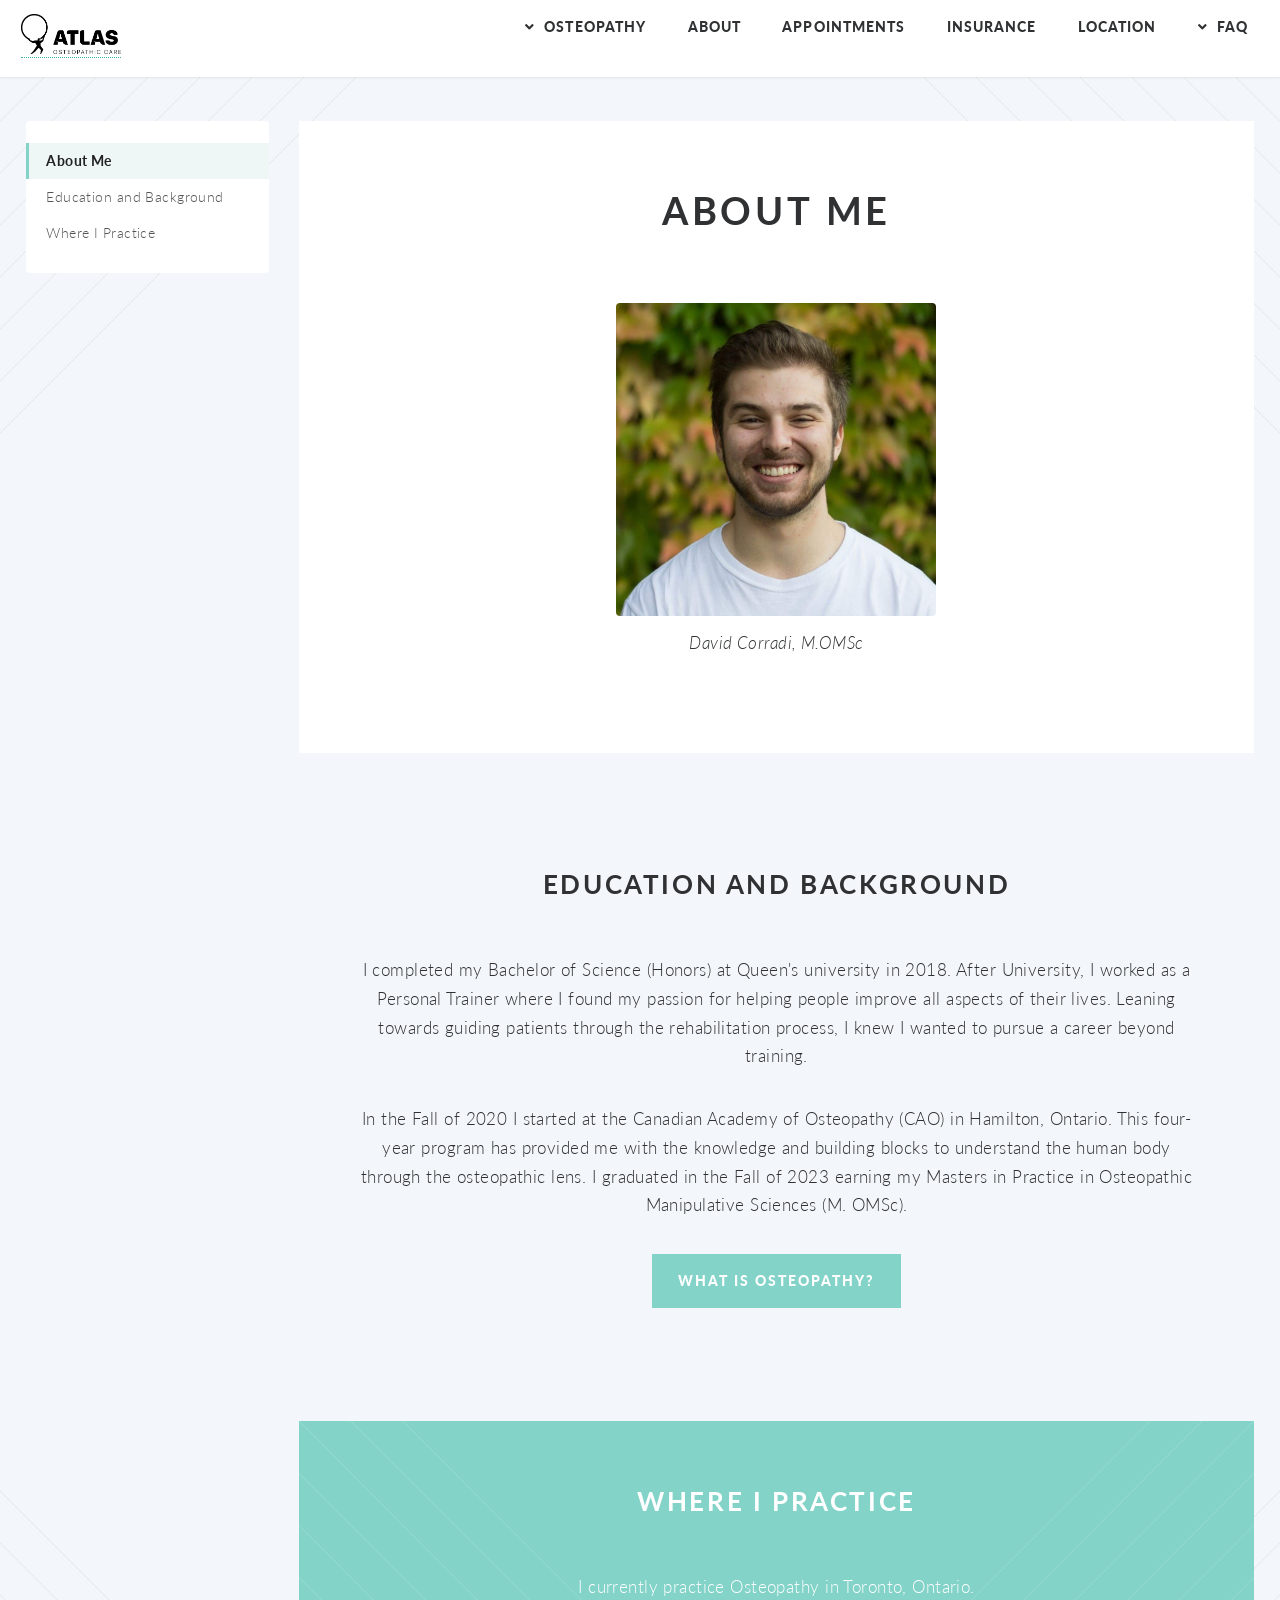
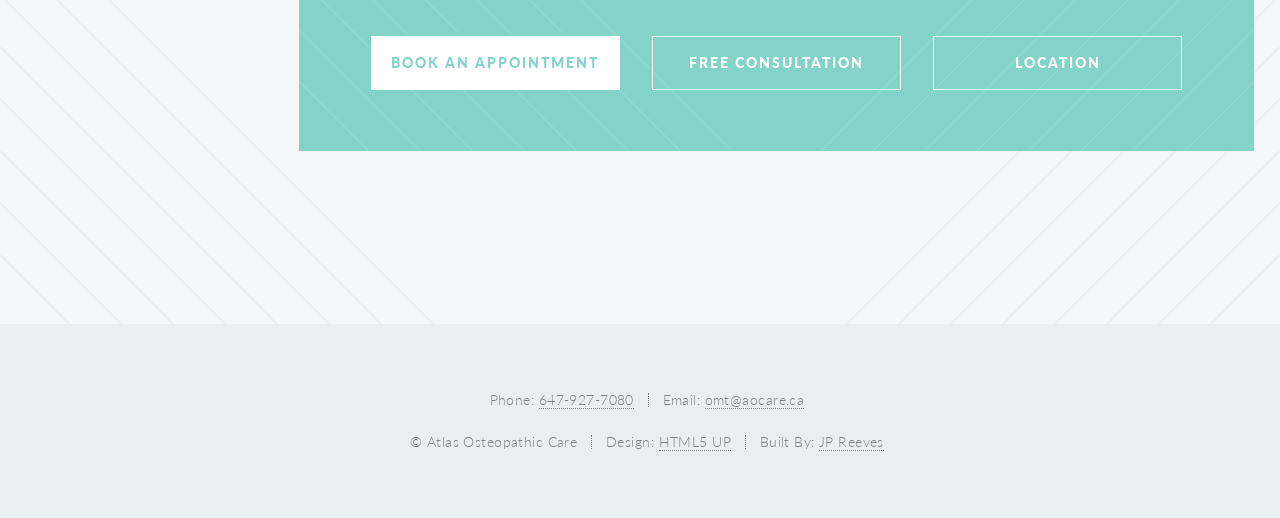
==== commit caecf11e: "restyling aboutme.html to match the newer pages Co-Authored-By: Claude Opus 5.5 <noreply@anthropic.c" ====
--- a/aboutme.html
+++ b/aboutme.html
@@ -4,34 +4,71 @@
 	html5up.net | @ajlkn
 	Free for personal and commercial use under the CCA 3.0 license (html5up.net/license)
 	Edited By: JP Reeves
-	Date Created: 10/02/2023
-	Date Last Modified: 10/03/2023
-	FTGOG
 -->
-<html>
+<html lang="en">
 	<head>
-		<title>Book An Appointment - Atlas Osteopathic Care</title>
+		<title>About David Corradi, M.OMSc | Atlas Osteopathic Care Etobicoke</title>
 		<meta charset="utf-8" />
-		<meta name="title" content="Osteopathic Services In Etobicoke | Atlas Osteopathic Care"/>
-		<meta name="description" content="Book an appointment with David Corradi, a registered osteopath in Etobicoke at Atlas Osteopathic Care."/>
+		<meta name="description" content="Book an appointment with David Corradi, a registered osteopath in Etobicoke at Atlas Osteopathic Care." />
 		<meta name="viewport" content="width=device-width, initial-scale=1, user-scalable=no" />
+		<link rel="canonical" href="https://aocare.ca/aboutme" />
 		<link rel="stylesheet" href="assets/css/main.css" />
 		<noscript><link rel="stylesheet" href="assets/css/noscript.css" /></noscript>
+
+		<!-- Social sharing -->
+		<meta property="og:type" content="website" />
+		<meta property="og:title" content="About David Corradi, M.OMSc | Atlas Osteopathic Care Etobicoke" />
+		<meta property="og:description" content="Book an appointment with David Corradi, a registered osteopath in Etobicoke at Atlas Osteopathic Care." />
+		<meta property="og:url" content="https://aocare.ca/aboutme" />
+
+		<!-- Page-specific tweaks -->
+		<style>
+			body.about #main h1 { font-size: 2.2em; font-weight: 700; letter-spacing: 0.1em; }
+			body.about #main figure.headshot { margin: 0 auto 2em auto; max-width: 320px; }
+			body.about #main figure.headshot img { display: block; width: 100%; height: auto; border-radius: 4px; }
+			body.about #main figure.headshot figcaption { margin-top: 0.75em; font-style: italic; }
+			body.about #footer ul.copyright + ul.copyright { margin-top: 0.8em; }
+			/* Smooth scrolling for the "On this page" menu (skipped for visitors who prefer reduced motion) */
+			@media (prefers-reduced-motion: no-preference) { html { scroll-behavior: smooth; } }
+
+			/* Two-column layout: sticky menu on the left, page sections on the right */
+			body.about #main .page-layout { display: grid; grid-template-columns: 14em minmax(0, 1fr); gap: 1.75em; max-width: 90em; margin: 0 auto; padding: 0 1.5em; align-items: start; }
+			body.about #main .page-content > section.container { width: auto; max-width: 100%; margin: 0 0 3em 0; scroll-margin-top: 5em; }
+			@media screen and (min-width: 981px) { body.about #main .page-content > section.wrapper { padding: 3.5em; } }
+
+			body.about #main .toc { position: sticky; top: 5.5em; background: #fff; border-radius: 4px; padding: 1.25em 0; }
+			body.about #main .toc ul { list-style: none; margin: 0; padding: 0; }
+			body.about #main .toc li { margin: 0; padding: 0; }
+			body.about #main .toc a { display: block; padding: 0.6em 1.25em 0.6em 1.25em; border-bottom: 0; border-left: 3px solid transparent; color: #555; font-size: 0.8em; line-height: 1.4em; text-decoration: none; }
+			body.about #main .toc a:hover { color: #222; background: #f3f6fa; }
+			body.about #main .toc a.is-active { color: #222; font-weight: 700; border-left-color: #83d3c9; background: #eef7f6; }
+
+			/* Tablet and phone: the menu becomes a sticky, scrollable bar just below the site's menu button strip */
+			@media screen and (max-width: 980px) {
+				/* overflow-x: clip instead of hidden so position: sticky keeps working (see location.html) */
+				html, body { overflow-x: clip; }
+				body.about #main .page-layout { display: block; padding: 0; }
+				body.about #main .toc { position: sticky; top: 60px; z-index: 100; margin: 0 0 1.5em 0; padding: 0; border-radius: 0; box-shadow: 0 2px 6px rgba(0, 0, 0, 0.12); overflow-x: auto; -webkit-overflow-scrolling: touch; white-space: nowrap; }
+				body.about #main .toc ul { display: flex; }
+				body.about #main .toc a { padding: 1em 1.1em; border-left: 0; border-bottom: 3px solid transparent; }
+				body.about #main .toc a.is-active { border-left-color: transparent; border-bottom-color: #83d3c9; }
+				body.about #main .page-content > section.container { scroll-margin-top: 7.5em; }
+			}
+		</style>
 
 		<!-- Add the favicon -->
 		<link rel="icon" href="assets/css/images/Atlas-favicon.png" type="image/x-icon" />
 	</head>
-	<body class="left-sidebar is-preload">
+	<body class="about is-preload">
 		<div id="page-wrapper">
 
 			<!-- Header -->
 			<header id="header">
 				<a href="index.html">
-					<img id="logo" src="/assets/css/images/Atlas-b-02.png" width="100" height="40">
-					</a>
+					<img id="logo" src="/assets/css/images/Atlas-b-02.png" width="100" height="40" alt="Atlas Osteopathic Care">
+				</a>
 				<nav id="nav">
 					<ul>
-						<!-- <li class="current"><a href="https://atlasosteopathiccare.janeapp.com">Book appointment</a></li> -->
 						<li class="current submenu">
 						</li>
 						<li class="current submenu">
@@ -41,6 +78,7 @@
 								<li><a href="backpain.html">Back Pain</a></li>
 								<li><a href="neckpain.html">Neck Pain</a></li>
 								<li><a href="persistentpain.html">Persistent Pain</a></li>
+								<li><a href="activeadults.html">Sedentary &amp; Active Adults</a></li>
 							</ul>
 						</li>
 						<li class="current"><a href="aboutme.html">About</a></li>
@@ -54,84 +92,96 @@
 								<li><a href="officerules.html">Office Rules</a></li>
 							</ul>
 						</li>
+					</ul>
 				</nav>
 			</header>
 
-<!-- Main / Bio -->
+			<!-- Main -->
 			<article id="main">
-
-				<!-- <header class="special container"> -->
-				<header class="container">
-					<!-- <span class="icon solid fa-user"></span> -->
-					<h2 style="text-align: center; font-weight: bold; font-size: 2em;">About Me</h2>
-				</header>
-
-				<!-- One -->
-					<section class="wrapper style4 container">
-
-						<div class="row gtr-150">
-							<div class="col-12-narrower">
-
-								<!-- Content -->
-									<div class="content">
-										<section>
-											<a href="#" class="image featured about-me"><img src="assets/css/images/david-headshot.JPG" alt="Headshot of David Corradi" /><p style="font-style: italic;">David Corradi, M.OMSc</p></a>
-											<header>
-												<!-- <h3><strong>Post Education</strong></h3> -->
-											</header>
-											<p>I completed my Bachelor of Science (Honors) at Queen's university in 2018. After University, I worked as a Personal Trainer where I found my passion for helping people improve all aspects of their lives. Leaning towards guiding patients through the rehabilitation process, I knew I wanted to pursue a career beyond training.</p>
-											<p>In the Fall of 2020 I started at the Canadian Academy of Osteopathy (CAO) in Hamilton, Ontario. This four-year program has provided me with the knowledge and building blocks to understand the human body through the osteopathic lens.  I graduated in the Fall of 2023 earning my Masters in Practice in Osteopathic Manipulative Sciences (M. OMSc).</p>
-											<p>I currently practice Osteopathy in Toronto, Ontario.</p>
-										</section>
-									</div>
-
-							</div>
-							<div class="col-4 col-12-narrower">
-
-								<!-- Sidebar -->
-									<!-- <div class="sidebar">
-										<section>
-											<header>
-												<h3><strong>Background</strong></h3>
-											</header>
-											<p>I strives to make my health a priority. With a history of competing in a number of sports such as hockey, soccer, and Olympic weightlifting, I understand what is required for taking care of your body. Osteopathic treatment has helped me combat injuries and has allowed me to continue doing what I love, moving pain free.</p>
-											<a href="#" class="image featured"><img src="assets/css/images/david-lifting.jpg" alt="David power lifting weight above his head" /></a>
-										</section> -->
-										<!-- <section>
-											<div class="col-4 col-12-small">
-												<ul class="labeled-icons">
-													<li>
-														<h3 class="icon solid fa-home"><span class="label">Address</span></h3>
-														<a href="https://www.google.com/maps/place/160+The+Westway,+Etobicoke,+ON+M9P+2C1/@43.6891451,-79.5449594,17z/data=!3m1!4b1!4m6!3m5!1s0x882b374b947f8d71:0x3a7e9b743f059283!8m2!3d43.6891412!4d-79.5423845!16s%2Fg%2F11bw4by89y?entry=ttu">160 The Westway</a><br>
-														Suite 14<br>
-														Etobicoke<br>
-														ON M9P 2C1
-													</li>
-													<li> 
-														<h3 class="icon solid fa-mobile-alt"><span class="label">Phone</span></h3>
-														647-927-7080
-													</li>
-													<li>
-														<h3 class="icon solid fa-envelope"><span class="label">Email</span></h3>
-														<a href="mailto:omt@aocare.ca?subject=I'm looking for treatment!">omt@aocare.ca</a>
-													</li>
-												</ul>
-											</div>
-										</section> -->
-									</div>
-
-							</div>
-						</div>
-					</section>
-
+				<div class="page-layout">
+
+				<!-- On this page -->
+				<nav class="toc" id="toc" aria-label="On this page">
+					<ul>
+						<li><a href="#about">About Me</a></li>
+						<li><a href="#education">Education and Background</a></li>
+						<li><a href="#practice">Where I Practice</a></li>
+					</ul>
+				</nav>
+
+				<div class="page-content">
+
+				<!-- About me -->
+				<section id="about" class="wrapper style3 container special">
+
+					<header class="major">
+						<h1>About Me</h1>
+					</header>
+
+					<figure class="headshot">
+						<img src="assets/css/images/david-headshot.JPG" alt="Headshot of David Corradi" />
+						<figcaption>David Corradi, M.OMSc</figcaption>
+					</figure>
+
+				</section>
+
+				<!-- Education and background -->
+				<section id="education" class="wrapper style1 container special">
+
+					<header class="major">
+						<h2>Education and Background</h2>
+					</header>
+					<p>I completed my Bachelor of Science (Honors) at Queen's university in 2018. After University, I worked as a Personal Trainer where I found my passion for helping people improve all aspects of their lives. Leaning towards guiding patients through the rehabilitation process, I knew I wanted to pursue a career beyond training.</p>
+					<p>In the Fall of 2020 I started at the Canadian Academy of Osteopathy (CAO) in Hamilton, Ontario. This four-year program has provided me with the knowledge and building blocks to understand the human body through the osteopathic lens. I graduated in the Fall of 2023 earning my Masters in Practice in Osteopathic Manipulative Sciences (M. OMSc).</p>
+
+					<ul class="buttons">
+						<li><a href="FAQ.html" class="button primary">What Is Osteopathy?</a></li>
+					</ul>
+
+				</section>
+
+				<!-- Background (hidden for now; remove the comment markers to show it)
+				<section id="background" class="wrapper style3 container special">
+
+					<header class="major">
+						<h2>Background</h2>
+					</header>
+					<p>I strives to make my health a priority. With a history of competing in a number of sports such as hockey, soccer, and Olympic weightlifting, I understand what is required for taking care of your body. Osteopathic treatment has helped me combat injuries and has allowed me to continue doing what I love, moving pain free.</p>
+					<img src="assets/css/images/david-lifting.jpg" alt="David power lifting weight above his head" />
+
+				</section>
+				-->
+
+				<!-- Where I practice -->
+				<section id="practice" class="wrapper style2 container special">
+
+					<header class="major">
+						<h2>Where I Practice</h2>
+					</header>
+					<p>I currently practice Osteopathy in Toronto, Ontario.</p>
+
+					<ul class="buttons">
+						<li><a href="services.html" class="button primary">Book an Appointment</a></li>
+						<li><a href="https://atlasosteopathiccare.janeapp.com/#/staff_member/1/treatment/4" class="button">Free Consultation</a></li>
+						<li><a href="location.html" class="button">Location</a></li>
+					</ul>
+
+				</section>
+
+				</div><!-- /.page-content -->
+
+				</div><!-- /.page-layout -->
 			</article>
 
-					<!-- Footer -->
-					<footer id="footer">
-						<ul class="copyright">
-							<li>&copy; Atlas Osteopathic Care</li><li>Design: <a href="#">HTML5 UP</a></li><li>Built By: <a href="https://jpreeves.netlify.app/">JP Reeves</a></li>
-						</ul>
-					</footer>
+			<!-- Footer -->
+			<footer id="footer">
+				<ul class="copyright">
+					<li>Phone: <a href="tel:+16479277080">647-927-7080</a></li><li>Email: <a href="mailto:omt@aocare.ca">omt@aocare.ca</a></li>
+				</ul>
+				<ul class="copyright">
+					<li>&copy; Atlas Osteopathic Care</li><li>Design: <a href="#">HTML5 UP</a></li><li>Built By: <a href="https://jpreeves.netlify.app/">JP Reeves</a></li>
+				</ul>
+			</footer>
 
 		</div>
 
@@ -146,5 +196,49 @@
 			<script src="assets/js/util.js"></script>
 			<script src="assets/js/main.js"></script>
 
+		<!-- "On this page" menu: highlight the section the visitor is reading -->
+		<script>
+			(function () {
+				var nav = document.getElementById('toc');
+				if (!nav) { return; }
+				var links = Array.prototype.slice.call(nav.querySelectorAll('a[href^="#"]'));
+				var sections = links.map(function (a) { return document.getElementById(a.getAttribute('href').slice(1)); });
+				var queued = false;
+
+				function update() {
+					queued = false;
+					// A section counts as "current" once its top passes this line (below the fixed header / menu bar).
+					var line = Math.round(window.innerHeight * 0.3) + 60;
+					var current = 0, i;
+					for (i = 0; i < sections.length; i++) {
+						if (sections[i] && sections[i].getBoundingClientRect().top <= line) { current = i; }
+					}
+					// At the very bottom of the page the last section is always current (it may be too short to reach the line).
+					if (window.innerHeight + window.pageYOffset >= document.documentElement.scrollHeight - 2) { current = sections.length - 1; }
+
+					links.forEach(function (a, n) {
+						var on = (n === current);
+						a.classList.toggle('is-active', on);
+						if (on) { a.setAttribute('aria-current', 'true'); } else { a.removeAttribute('aria-current'); }
+					});
+
+					// On phones the menu scrolls sideways: keep the highlighted item in view.
+					if (nav.scrollWidth > nav.clientWidth + 1) {
+						var active = links[current];
+						nav.scrollLeft = active.offsetLeft - (nav.clientWidth - active.offsetWidth) / 2;
+					}
+				}
+
+				function queueUpdate() {
+					if (!queued) { queued = true; window.requestAnimationFrame(update); }
+				}
+
+				window.addEventListener('scroll', queueUpdate, { passive: true });
+				window.addEventListener('resize', queueUpdate);
+				window.addEventListener('load', update);
+				update();
+			})();
+		</script>
+
 	</body>
 </html>
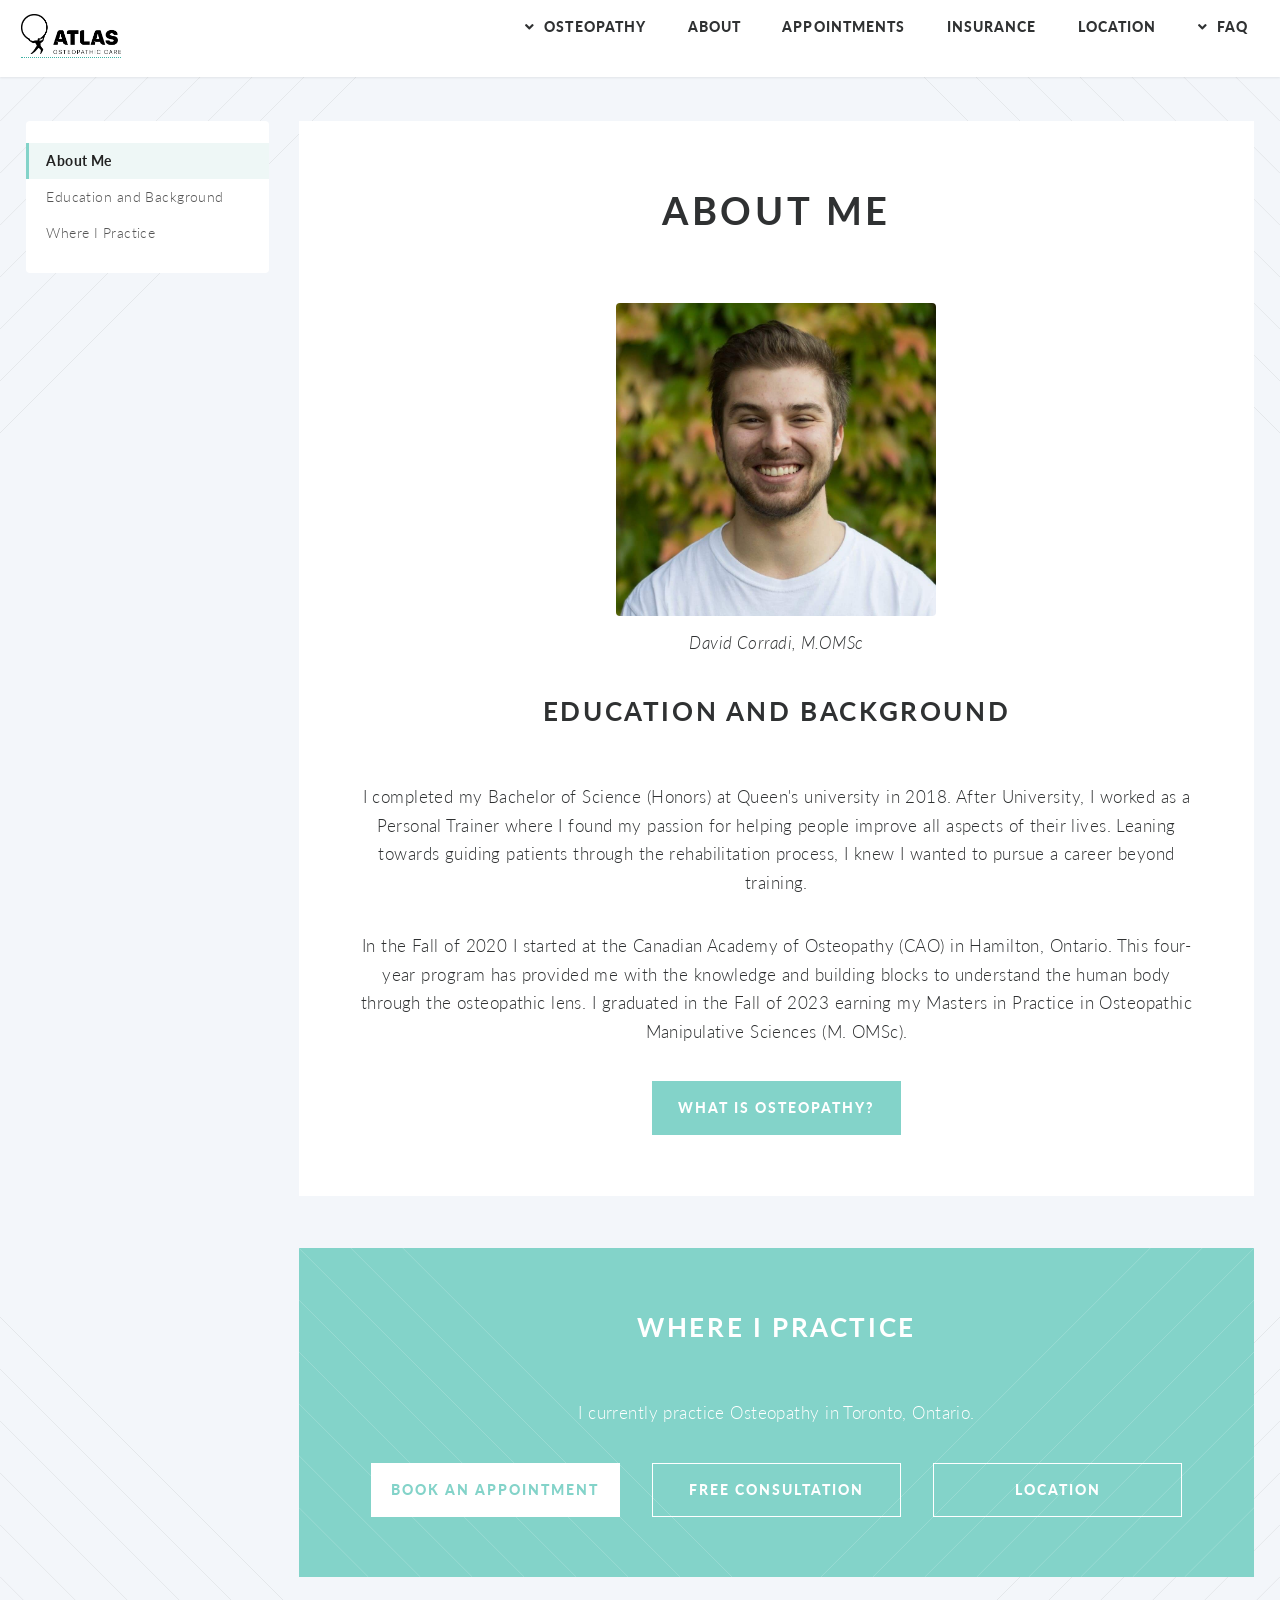
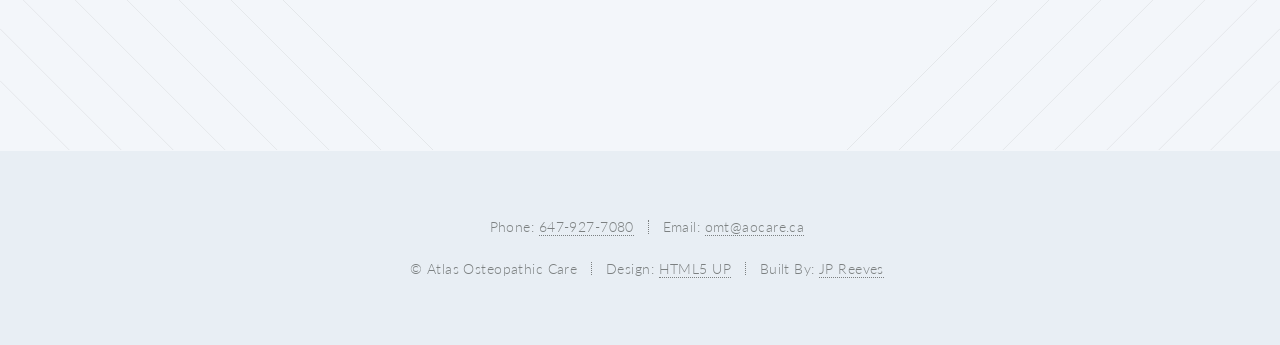
==== commit 1361ce8c: "reducing the space between the photo and Education and Background on aboutme.html Co-Authored-By: Cl" ====
--- a/aboutme.html
+++ b/aboutme.html
@@ -25,6 +25,7 @@
 		<style>
 			body.about #main h1 { font-size: 2.2em; font-weight: 700; letter-spacing: 0.1em; }
 			body.about #main figure.headshot { margin: 0 auto 2em auto; max-width: 320px; }
+			body.about #main #education { scroll-margin-top: 5em; }
 			body.about #main figure.headshot img { display: block; width: 100%; height: auto; border-radius: 4px; }
 			body.about #main figure.headshot figcaption { margin-top: 0.75em; font-style: italic; }
 			body.about #footer ul.copyright + ul.copyright { margin-top: 0.8em; }
@@ -52,7 +53,7 @@
 				body.about #main .toc ul { display: flex; }
 				body.about #main .toc a { padding: 1em 1.1em; border-left: 0; border-bottom: 3px solid transparent; }
 				body.about #main .toc a.is-active { border-left-color: transparent; border-bottom-color: #83d3c9; }
-				body.about #main .page-content > section.container { scroll-margin-top: 7.5em; }
+				body.about #main .page-content > section.container, body.about #main #education { scroll-margin-top: 7.5em; }
 			}
 		</style>
 
@@ -123,12 +124,8 @@
 						<figcaption>David Corradi, M.OMSc</figcaption>
 					</figure>
 
-				</section>
-
-				<!-- Education and background -->
-				<section id="education" class="wrapper style1 container special">
-
-					<header class="major">
+					<!-- Education and background (same section as the photo so the heading sits close beneath it) -->
+					<header id="education" class="major">
 						<h2>Education and Background</h2>
 					</header>
 					<p>I completed my Bachelor of Science (Honors) at Queen's university in 2018. After University, I worked as a Personal Trainer where I found my passion for helping people improve all aspects of their lives. Leaning towards guiding patients through the rehabilitation process, I knew I wanted to pursue a career beyond training.</p>
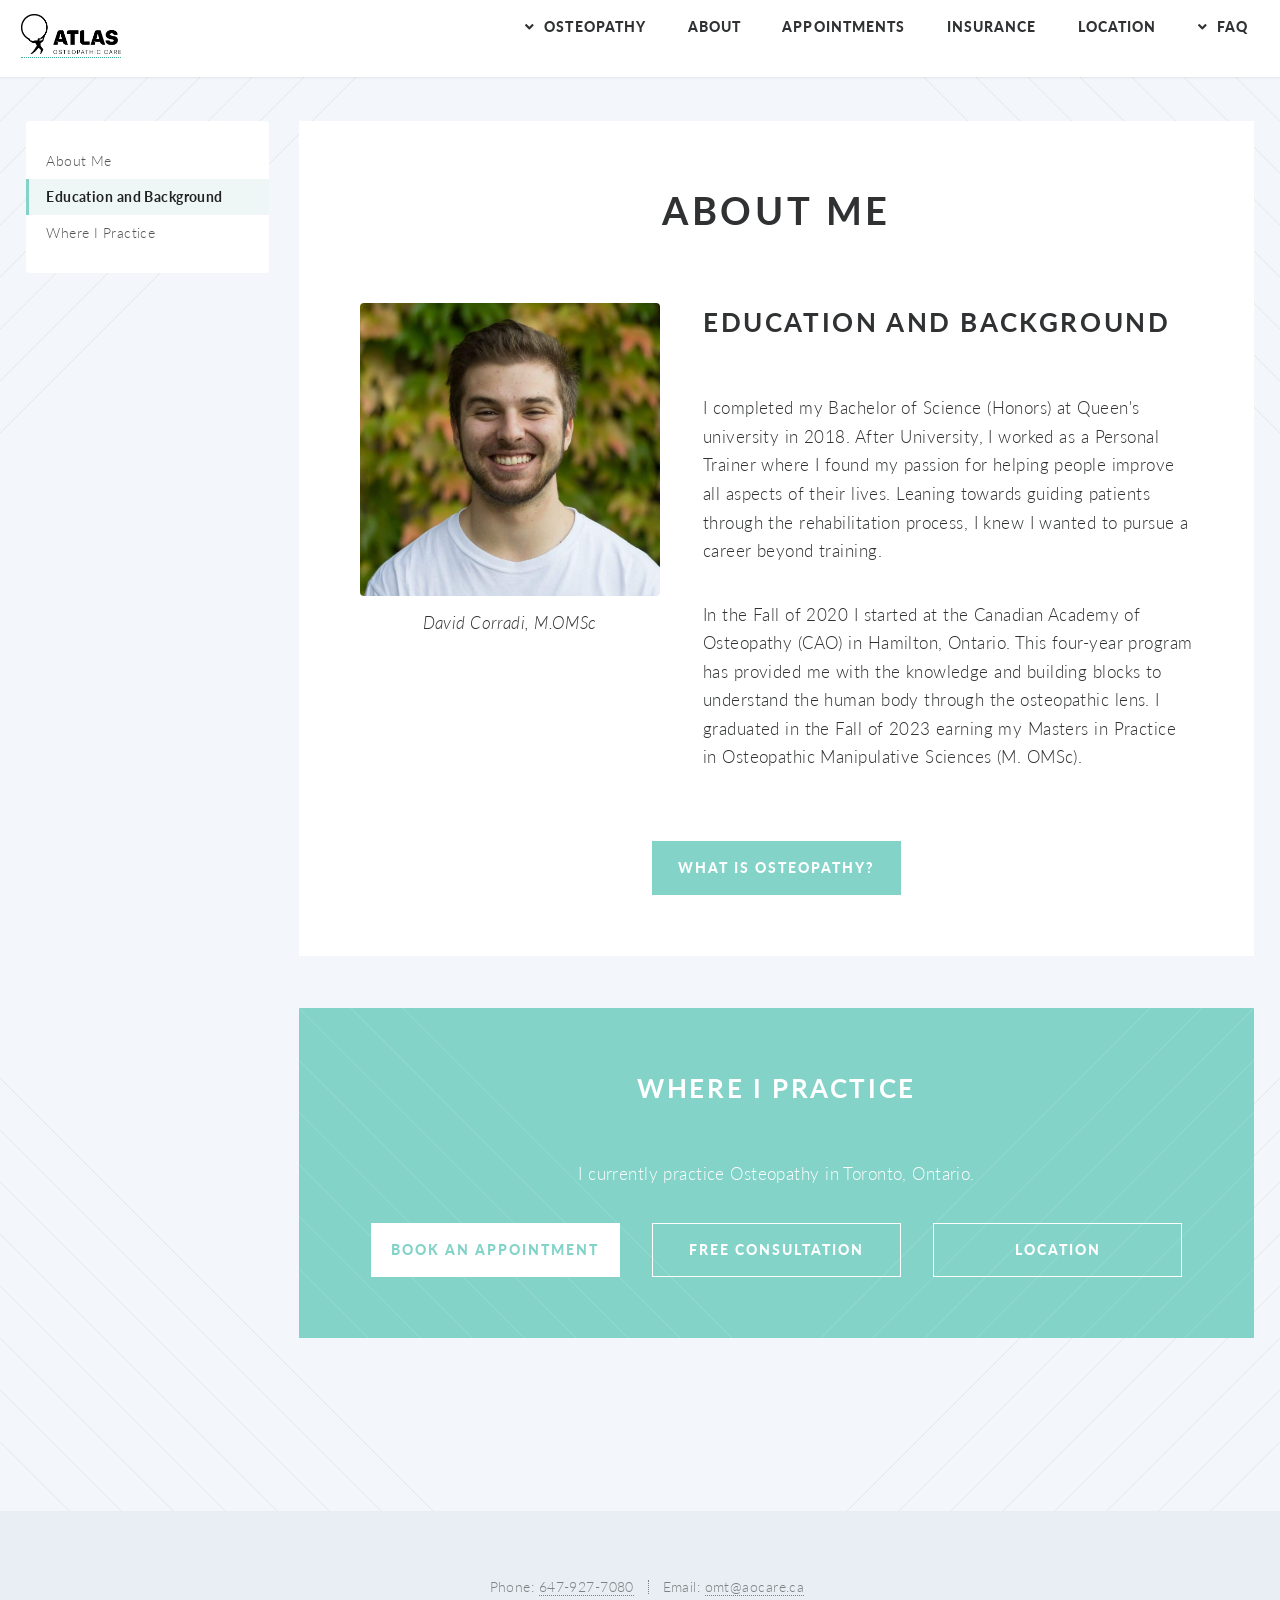
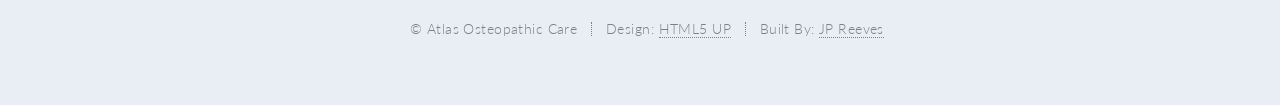
==== commit b9aefdc2: "putting the headshot and Education and Background side by side on aboutme.html Co-Authored-By: Claud" ====
--- a/aboutme.html
+++ b/aboutme.html
@@ -24,10 +24,18 @@
 		<!-- Page-specific tweaks -->
 		<style>
 			body.about #main h1 { font-size: 2.2em; font-weight: 700; letter-spacing: 0.1em; }
-			body.about #main figure.headshot { margin: 0 auto 2em auto; max-width: 320px; }
+			/* Photo on the left, Education and Background on the right; stacks on phones */
+			body.about #main .bio { display: grid; grid-template-columns: minmax(0, 300px) minmax(0, 1fr); gap: 2.5em; align-items: start; margin-bottom: 2em; }
+			body.about #main .bio-text { text-align: left; }
+			body.about #main figure.headshot { margin: 0; }
 			body.about #main #education { scroll-margin-top: 5em; }
 			body.about #main figure.headshot img { display: block; width: 100%; height: auto; border-radius: 4px; }
-			body.about #main figure.headshot figcaption { margin-top: 0.75em; font-style: italic; }
+			body.about #main figure.headshot figcaption { margin-top: 0.75em; font-style: italic; text-align: center; }
+			@media screen and (max-width: 736px) {
+				body.about #main .bio { grid-template-columns: minmax(0, 1fr); gap: 1.5em; }
+				body.about #main figure.headshot { max-width: 300px; margin: 0 auto; }
+				body.about #main .bio-text { text-align: center; }
+			}
 			body.about #footer ul.copyright + ul.copyright { margin-top: 0.8em; }
 			/* Smooth scrolling for the "On this page" menu (skipped for visitors who prefer reduced motion) */
 			@media (prefers-reduced-motion: no-preference) { html { scroll-behavior: smooth; } }
@@ -119,17 +127,23 @@
 						<h1>About Me</h1>
 					</header>
 
-					<figure class="headshot">
-						<img src="assets/css/images/david-headshot.JPG" alt="Headshot of David Corradi" />
-						<figcaption>David Corradi, M.OMSc</figcaption>
-					</figure>
-
-					<!-- Education and background (same section as the photo so the heading sits close beneath it) -->
-					<header id="education" class="major">
-						<h2>Education and Background</h2>
-					</header>
-					<p>I completed my Bachelor of Science (Honors) at Queen's university in 2018. After University, I worked as a Personal Trainer where I found my passion for helping people improve all aspects of their lives. Leaning towards guiding patients through the rehabilitation process, I knew I wanted to pursue a career beyond training.</p>
-					<p>In the Fall of 2020 I started at the Canadian Academy of Osteopathy (CAO) in Hamilton, Ontario. This four-year program has provided me with the knowledge and building blocks to understand the human body through the osteopathic lens. I graduated in the Fall of 2023 earning my Masters in Practice in Osteopathic Manipulative Sciences (M. OMSc).</p>
+					<div class="bio">
+
+						<figure class="headshot">
+							<img src="assets/css/images/david-headshot.JPG" alt="Headshot of David Corradi" />
+							<figcaption>David Corradi, M.OMSc</figcaption>
+						</figure>
+
+						<!-- Education and background -->
+						<div class="bio-text">
+							<header id="education" class="major">
+								<h2>Education and Background</h2>
+							</header>
+							<p>I completed my Bachelor of Science (Honors) at Queen's university in 2018. After University, I worked as a Personal Trainer where I found my passion for helping people improve all aspects of their lives. Leaning towards guiding patients through the rehabilitation process, I knew I wanted to pursue a career beyond training.</p>
+							<p>In the Fall of 2020 I started at the Canadian Academy of Osteopathy (CAO) in Hamilton, Ontario. This four-year program has provided me with the knowledge and building blocks to understand the human body through the osteopathic lens. I graduated in the Fall of 2023 earning my Masters in Practice in Osteopathic Manipulative Sciences (M. OMSc).</p>
+						</div>
+
+					</div>
 
 					<ul class="buttons">
 						<li><a href="FAQ.html" class="button primary">What Is Osteopathy?</a></li>
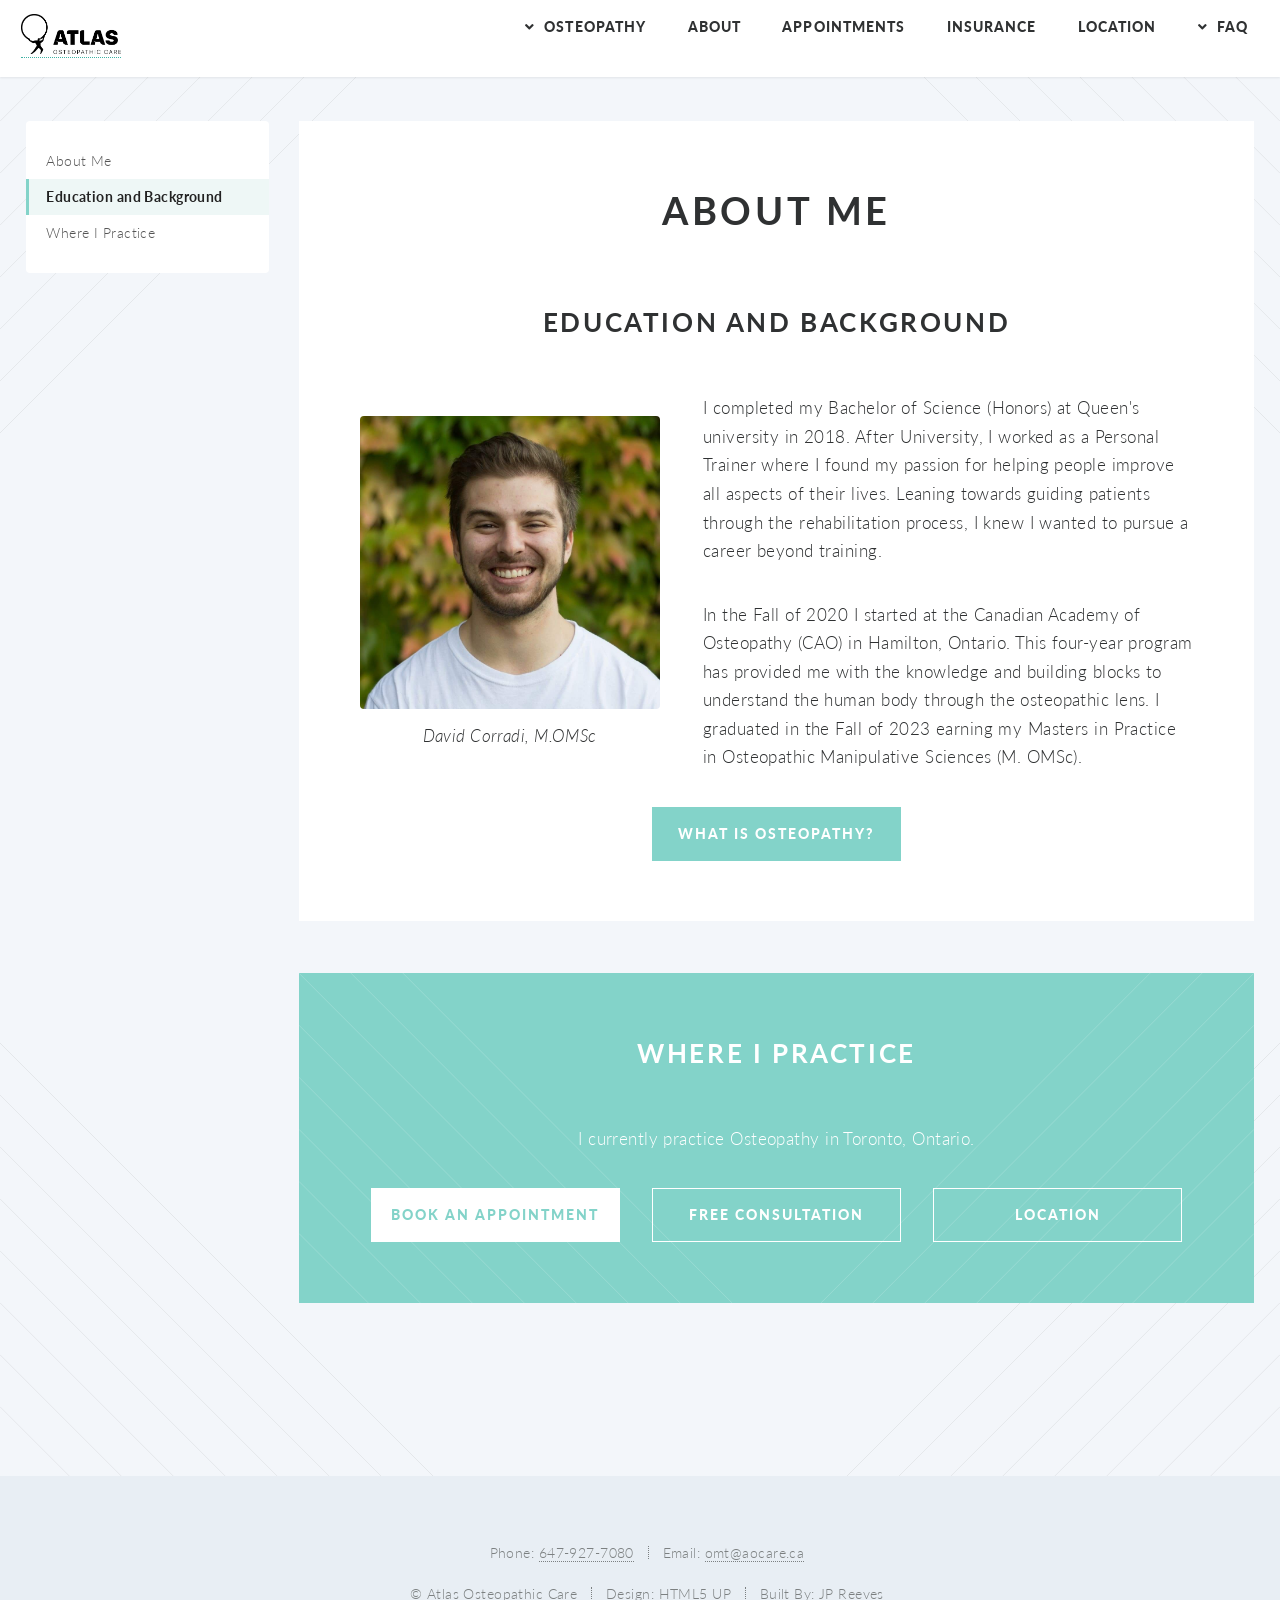
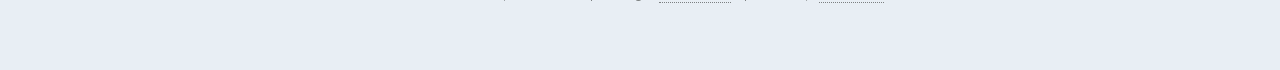
==== commit 56e3d0d8: "moving Education and Background above the photo and centering the photo beside the text on aboutme.h" ====
--- a/aboutme.html
+++ b/aboutme.html
@@ -25,8 +25,9 @@
 		<style>
 			body.about #main h1 { font-size: 2.2em; font-weight: 700; letter-spacing: 0.1em; }
 			/* Photo on the left, Education and Background on the right; stacks on phones */
-			body.about #main .bio { display: grid; grid-template-columns: minmax(0, 300px) minmax(0, 1fr); gap: 2.5em; align-items: start; margin-bottom: 2em; }
+			body.about #main .bio { display: grid; grid-template-columns: minmax(0, 300px) minmax(0, 1fr); gap: 2.5em; align-items: center; margin-bottom: 2em; }
 			body.about #main .bio-text { text-align: left; }
+			body.about #main .bio-text p:last-child { margin-bottom: 0; }
 			body.about #main figure.headshot { margin: 0; }
 			body.about #main #education { scroll-margin-top: 5em; }
 			body.about #main figure.headshot img { display: block; width: 100%; height: auto; border-radius: 4px; }
@@ -127,6 +128,11 @@
 						<h1>About Me</h1>
 					</header>
 
+					<!-- Education and background: heading spans both columns so the photo lines up with the text -->
+					<header id="education" class="major">
+						<h2>Education and Background</h2>
+					</header>
+
 					<div class="bio">
 
 						<figure class="headshot">
@@ -134,11 +140,7 @@
 							<figcaption>David Corradi, M.OMSc</figcaption>
 						</figure>
 
-						<!-- Education and background -->
 						<div class="bio-text">
-							<header id="education" class="major">
-								<h2>Education and Background</h2>
-							</header>
 							<p>I completed my Bachelor of Science (Honors) at Queen's university in 2018. After University, I worked as a Personal Trainer where I found my passion for helping people improve all aspects of their lives. Leaning towards guiding patients through the rehabilitation process, I knew I wanted to pursue a career beyond training.</p>
 							<p>In the Fall of 2020 I started at the Canadian Academy of Osteopathy (CAO) in Hamilton, Ontario. This four-year program has provided me with the knowledge and building blocks to understand the human body through the osteopathic lens. I graduated in the Fall of 2023 earning my Masters in Practice in Osteopathic Manipulative Sciences (M. OMSc).</p>
 						</div>
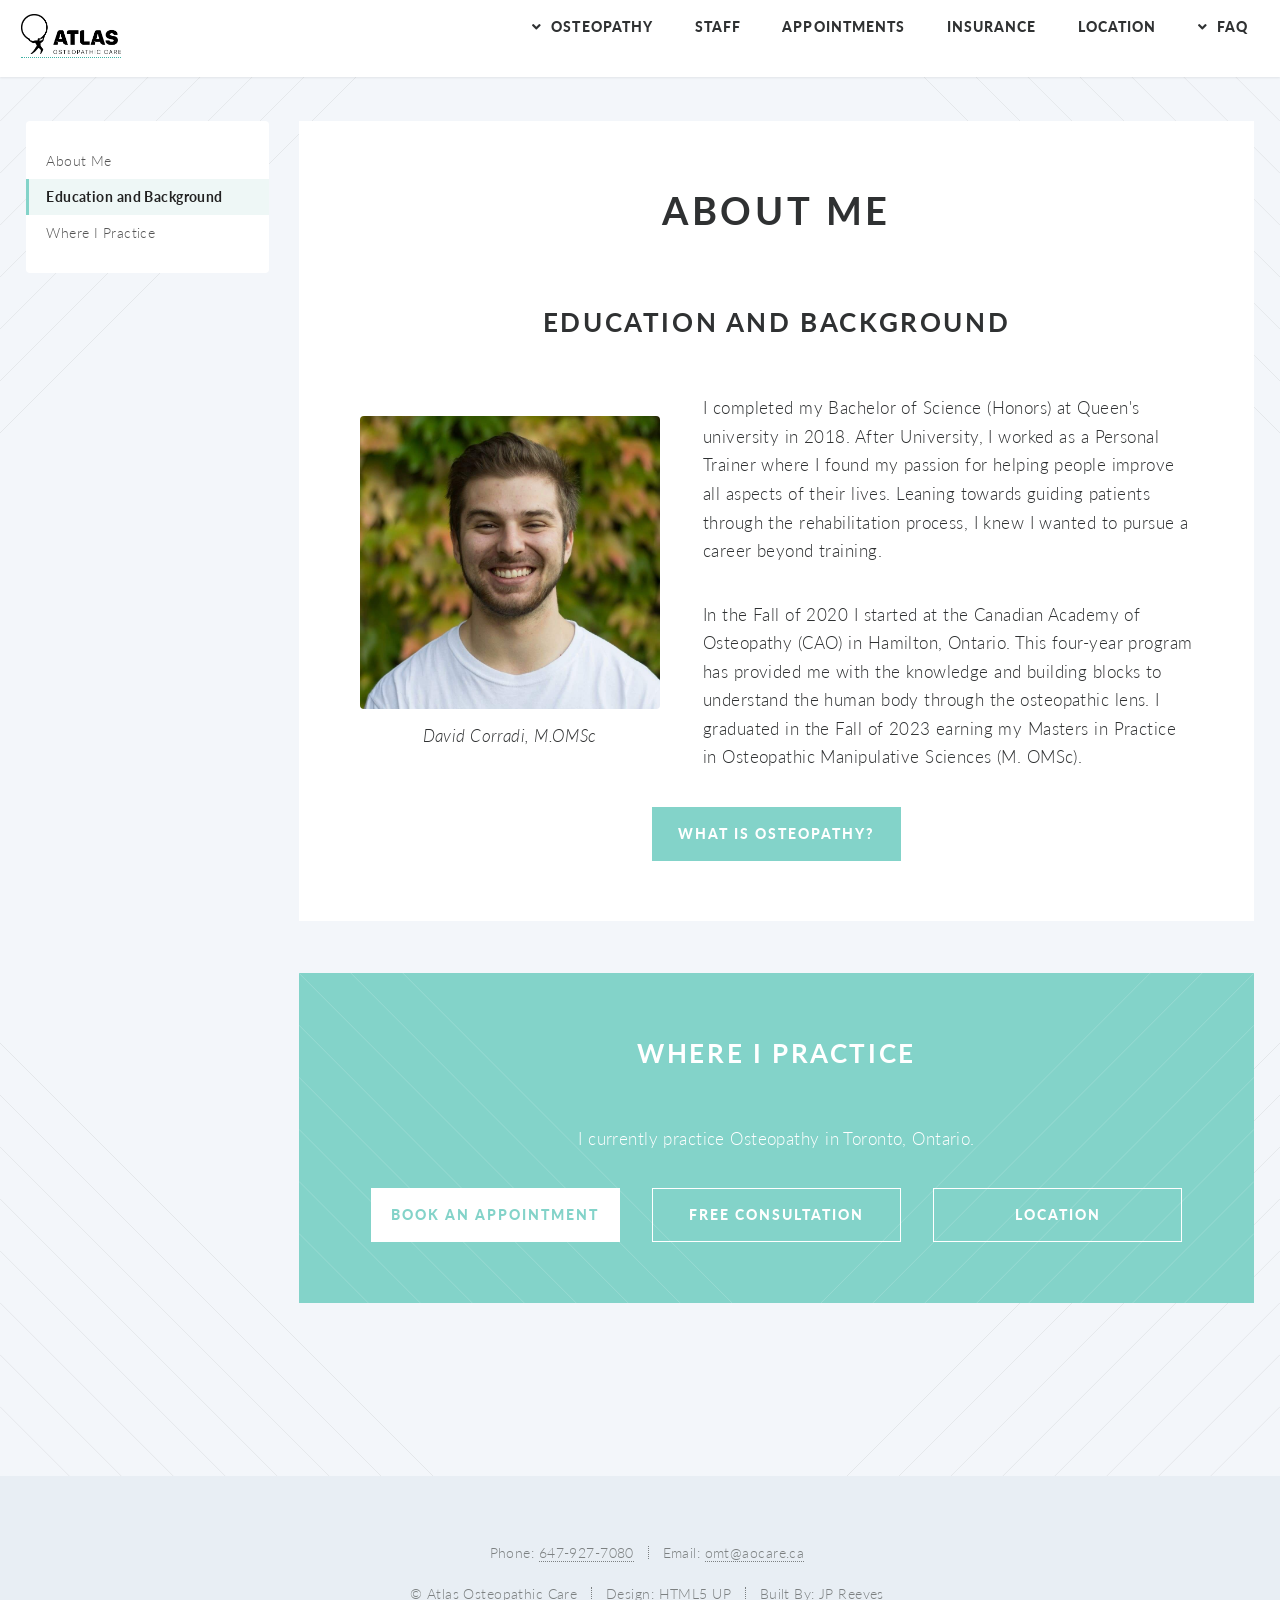
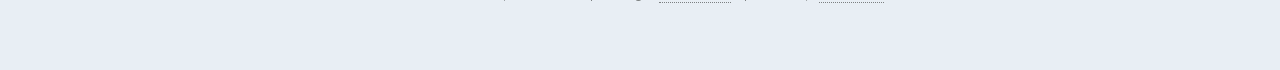
==== commit 999a0903: "changing About to Staff in the nav bar Co-Authored-By: Claude Opus 5.5 <noreply@anthropic.com>" ====
--- a/aboutme.html
+++ b/aboutme.html
@@ -91,7 +91,7 @@
 								<li><a href="activeadults.html">Sedentary &amp; Active Adults</a></li>
 							</ul>
 						</li>
-						<li class="current"><a href="aboutme.html">About</a></li>
+						<li class="current"><a href="aboutme.html">Staff</a></li>
 						<li class="current"><a href="services.html">Appointments</a></li>
 						<li class="current"><a href="insurance.html">Insurance</a></li>
 						<li class="current"><a href="location.html">Location</a></li>
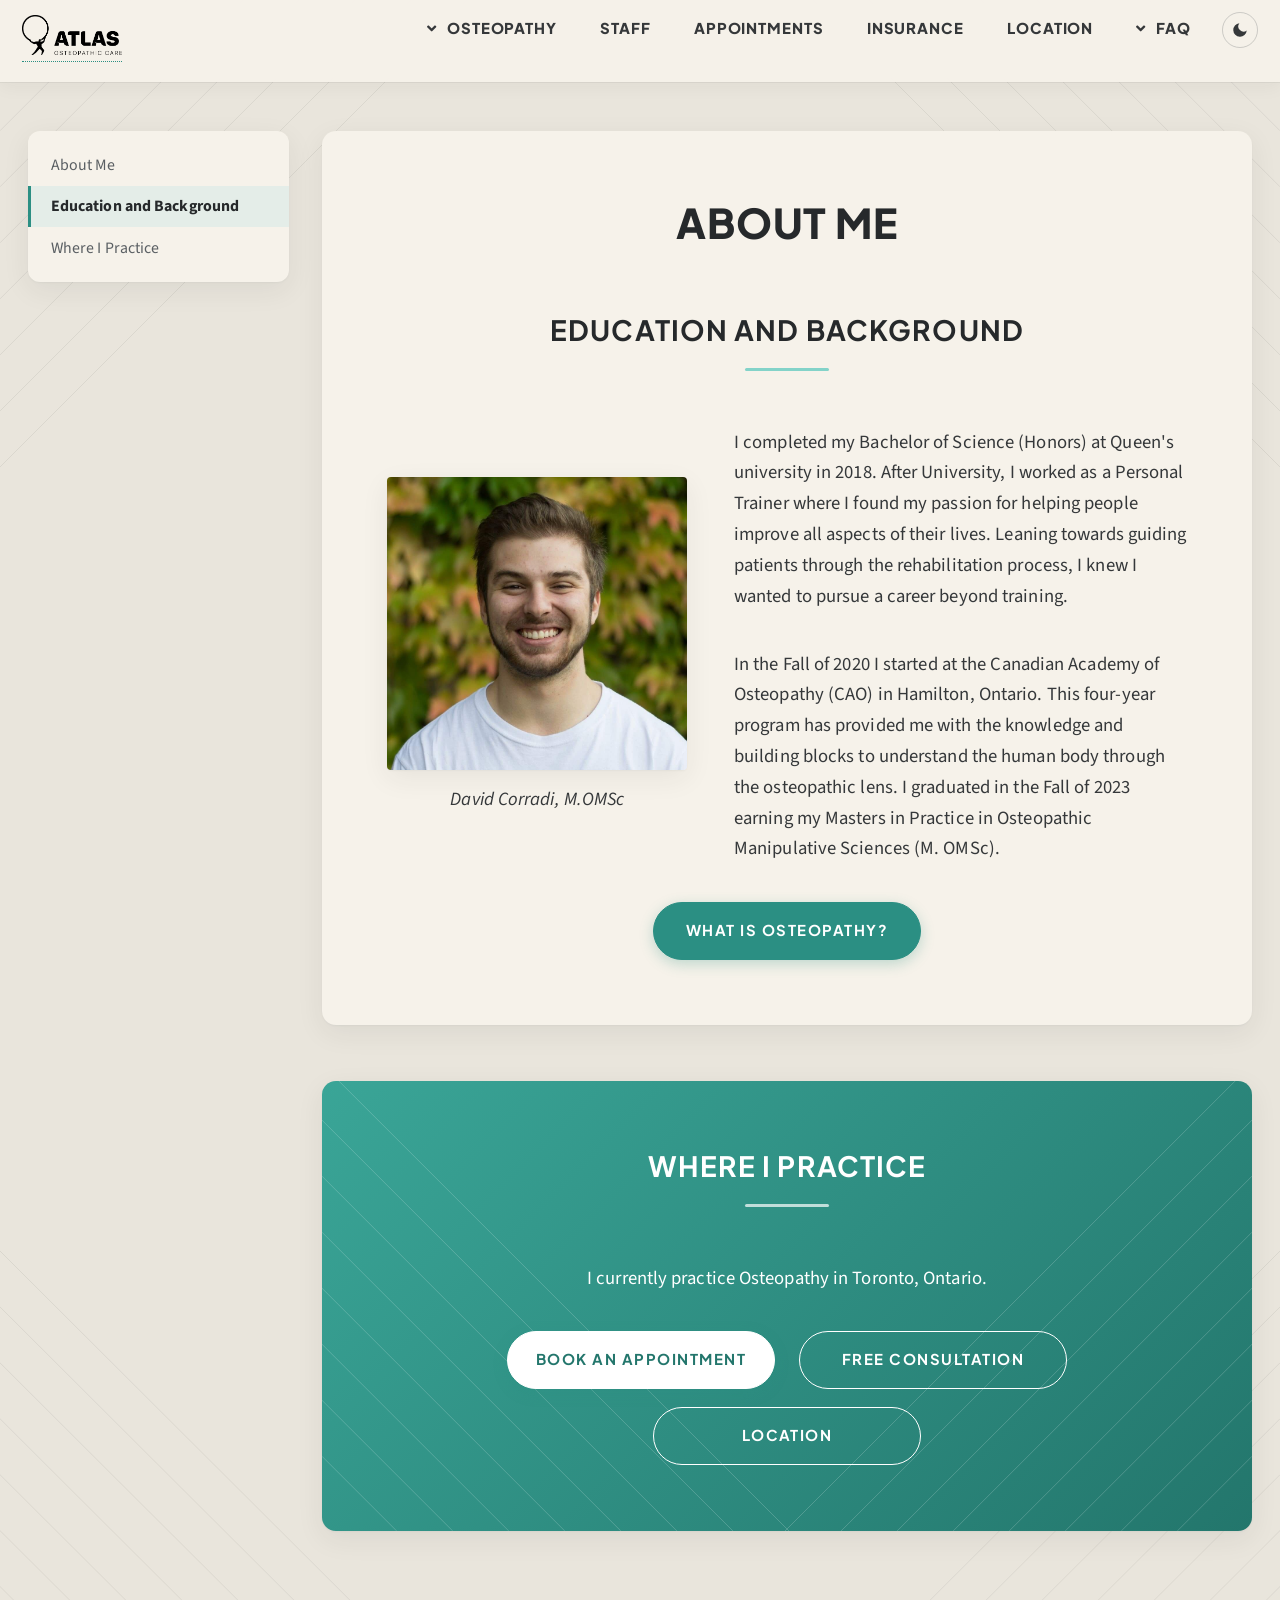
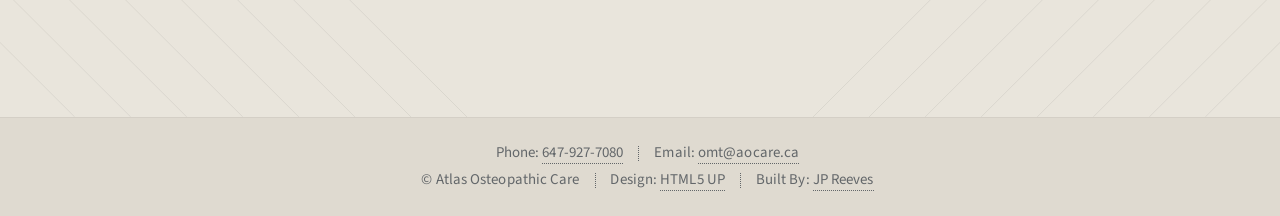
==== commit 323558b3: "refreshing the site's styling and adding a dark mode toggle - warm off-white cards and page backgrou" ====
--- a/aboutme.html
+++ b/aboutme.html
@@ -13,6 +13,7 @@
 		<meta name="viewport" content="width=device-width, initial-scale=1, user-scalable=no" />
 		<link rel="canonical" href="https://aocare.ca/aboutme" />
 		<link rel="stylesheet" href="assets/css/main.css" />
+		<script src="assets/js/theme.js"></script>
 		<noscript><link rel="stylesheet" href="assets/css/noscript.css" /></noscript>
 
 		<!-- Social sharing -->
--- a/assets/css/main.css
+++ b/assets/css/main.css
@@ -1,5 +1,5 @@
 @import url("fontawesome-all.min.css");
-@import url("https://fonts.googleapis.com/css?family=Lato:300,400,900");
+@import url("https://fonts.googleapis.com/css2?family=Plus+Jakarta+Sans:wght@500;600;700;800&family=Source+Sans+3:ital,wght@0,400;0,600;0,700;1,400&display=swap");
 
 /*
 	Twenty by HTML5 UP
@@ -125,10 +125,10 @@
 
 	body, input, select, textarea {
 		color: #2f3132;
-		font-family: 'Lato', sans-serif;
-		font-size: 15pt;
+		font-family: 'Source Sans 3', 'Segoe UI', Helvetica, Arial, sans-serif;
+		font-size: 16pt;
 		font-weight: 300;
-		letter-spacing: 0.025em;
+		letter-spacing: 0.005em;
 		line-height: 1.75em;
 	}
 
@@ -2726,13 +2726,14 @@
 	#footer {
 		background: #E8EEF4;
 		color: #7c8081;
-		padding: 3em 0em;
+		padding: 1em 0em;
 		text-align: center;
 	}
 
 		#footer .copyright {
 			font-size: 0.8em;
 			line-height: 1em;
+			margin: 0;
 		}
 
 			#footer .copyright a {
@@ -2752,6 +2753,33 @@
 					border: 0;
 				}
 
+/* Index page: sticky footer (banner fills the viewport, footer sits flush at the bottom) */
+
+	body.index #page-wrapper {
+		display: -webkit-flex;
+		display: flex;
+		-webkit-flex-direction: column;
+		flex-direction: column;
+		min-height: 100vh;
+		min-height: 100dvh;
+	}
+
+		body.index #banner {
+			display: -webkit-flex;
+			display: flex;
+			-webkit-flex: 1 0 auto;
+			flex: 1 0 auto;
+			-webkit-align-items: center;
+			align-items: center;
+			-webkit-justify-content: center;
+			justify-content: center;
+		}
+
+		body.index #footer {
+			-webkit-flex-shrink: 0;
+			flex-shrink: 0;
+		}
+
 /* Wide */
 
 	@media screen and (max-width: 1680px) {
@@ -2759,7 +2787,7 @@
 		/* Basic */
 
 			body, input, select, textarea {
-				font-size: 14pt;
+				font-size: 15pt;
 			}
 
 		/* Section/Article */
@@ -2778,8 +2806,8 @@
 		/* Basic */
 
 			body, input, select, textarea {
-				font-size: 13pt;
-				letter-spacing: 0.025em;
+				font-size: 14pt;
+				letter-spacing: 0.005em;
 				line-height: 1.65em;
 			}
 
@@ -2830,7 +2858,7 @@
 		/* Footer */
 
 			#footer {
-				padding: 4em;
+				padding: 1em;
 			}
 
 	}
@@ -2842,8 +2870,8 @@
 		/* Basic */
 
 			body, input, select, textarea {
-				font-size: 13pt;
-				letter-spacing: 0.025em;
+				font-size: 14pt;
+				letter-spacing: 0.005em;
 				line-height: 1.5em;
 			}
 
@@ -3038,7 +3066,7 @@
 		/* Footer */
 
 			#footer {
-				padding: 4em 1.5em;
+				padding: 1em 1.5em;
 			}
 
 		/* Nav */
@@ -3404,12 +3432,12 @@
 		/* Footer */
 
 			#footer {
-				padding: 3em 1.5em;
+				padding: 1em 1.5em;
 			}
 
 				#footer .copyright li {
 					display: block;
-					margin: 1em 0 0 0;
+					margin: 0.25em 0 0 0;
 					padding: 0;
 					border: 0;
 				}
@@ -3432,3 +3460,626 @@
 			}
 
 	}
+
+/* ==========================================================================
+   Visual refresh
+   Layered on top of the original theme: softer cards, readable body text,
+   higher-contrast buttons and links. No layout or content changes.
+   ========================================================================== */
+
+	:root {
+		--atlas-teal: #83d3c9;
+		--atlas-teal-deep: #2b8f83;
+		--atlas-teal-deeper: #23766c;
+		--atlas-teal-tint: #eef7f6;
+		--atlas-ink: #26292b;
+		--atlas-text: #3c4043;
+		--atlas-plum: #645862;
+		--atlas-radius: 14px;
+		--atlas-shadow: 0 1px 2px rgba(38, 41, 43, 0.04), 0 8px 28px rgba(38, 41, 43, 0.07);
+		--atlas-shadow-hover: 0 2px 4px rgba(38, 41, 43, 0.06), 0 14px 36px rgba(38, 41, 43, 0.12);
+	}
+
+	/* Body text: regular weight (the original theme used a thin 300 that looked faint) */
+	body, input, select, textarea {
+		color: var(--atlas-text);
+		font-weight: 400;
+		-webkit-font-smoothing: antialiased;
+		-moz-osx-font-smoothing: grayscale;
+	}
+
+	strong, b { font-weight: 700; }
+
+	/* Keep long centred paragraphs to a comfortable line length */
+	#main section p,
+	#main section ul.details {
+		max-width: 40em;
+		margin-left: auto;
+		margin-right: auto;
+	}
+
+	/* Links: darker teal so they pass contrast on white */
+	a { color: var(--atlas-teal-deep); }
+	a:hover { color: var(--atlas-teal-deeper); border-bottom-color: transparent; }
+
+	/* Headings */
+	#main h1, #main h2, #main h3, #main h4, #main h5, #main h6 { color: var(--atlas-ink); }
+
+	html body[class] #main h1 {
+		letter-spacing: 0.06em;
+		line-height: 1.3em;
+		margin-bottom: 0.8em;
+	}
+
+	#main header.major h2 {
+		letter-spacing: 0.06em;
+		line-height: 1.4em;
+	}
+
+		/* Small teal accent under each section heading */
+		#main header.major h2:after {
+			content: '';
+			display: block;
+			width: 3em;
+			height: 3px;
+			margin: 0.65em auto 0 auto;
+			border-radius: 3px;
+			background: var(--atlas-teal);
+		}
+
+	#main h3 {
+		text-decoration: none;
+		font-weight: 700;
+		letter-spacing: 0.06em;
+	}
+
+	/* Cards */
+	.wrapper.style3,
+	.wrapper.style4 {
+		border-radius: var(--atlas-radius);
+		box-shadow: var(--atlas-shadow);
+	}
+
+	.wrapper.style2 {
+		border-radius: var(--atlas-radius);
+		background-color: var(--atlas-teal-deep);
+		background-image: url("images/light-bl.svg"), url("images/light-br.svg"), linear-gradient(135deg, #3aa597 0%, #23766c 100%);
+		background-position: bottom left, bottom right, center;
+		background-repeat: no-repeat, no-repeat, no-repeat;
+		background-size: 25em, 25em, cover;
+		box-shadow: var(--atlas-shadow);
+	}
+
+		#main .wrapper.style2 h1, #main .wrapper.style2 h2, #main .wrapper.style2 h3 { color: #fff; }
+		.wrapper.style2 a:not(.button) { color: #fff; }
+		#main .wrapper.style2 header.major h2:after { background: rgba(255, 255, 255, 0.7); }
+
+		.wrapper.style2 .button.primary {
+			color: var(--atlas-teal-deeper) !important;
+		}
+
+	#main img.main-photo,
+	#main .bio img,
+	#main .image img {
+		border-radius: 10px;
+		box-shadow: var(--atlas-shadow);
+	}
+
+	/* Buttons */
+	input[type="button"],
+	input[type="submit"],
+	input[type="reset"],
+	button,
+	.button {
+		border-radius: 999px;
+		padding-left: 1.75em;
+		padding-right: 1.75em;
+		transition: color 0.2s ease-in-out, border-color 0.2s ease-in-out, background-color 0.2s ease-in-out, box-shadow 0.2s ease-in-out, transform 0.2s ease-in-out;
+	}
+
+		input[type="button"].primary,
+		input[type="submit"].primary,
+		input[type="reset"].primary,
+		button.primary,
+		.button.primary {
+			background: var(--atlas-teal-deep);
+			border-color: var(--atlas-teal-deep);
+			box-shadow: 0 4px 14px rgba(43, 143, 131, 0.28);
+		}
+
+			input[type="button"].primary:hover,
+			input[type="submit"].primary:hover,
+			input[type="reset"].primary:hover,
+			button.primary:hover,
+			.button.primary:hover {
+				background: var(--atlas-teal-deeper) !important;
+				border-color: var(--atlas-teal-deeper) !important;
+				box-shadow: 0 6px 18px rgba(43, 143, 131, 0.35);
+			}
+
+		.button:hover { transform: translateY(-1px); }
+
+	/* Button rows: even spacing both across and between wrapped lines */
+	ul.buttons:not(.stacked) {
+		display: flex;
+		flex-wrap: wrap;
+		justify-content: center;
+		gap: 1em 1.25em;
+	}
+
+		ul.buttons:not(.stacked) li,
+		ul.buttons:not(.stacked) li:first-child {
+			padding: 0;
+		}
+
+	/* Keyboard focus */
+	a:focus-visible,
+	.button:focus-visible,
+	button:focus-visible {
+		outline: 3px solid var(--atlas-teal);
+		outline-offset: 3px;
+	}
+
+	/* Header: slightly translucent so content glides under it */
+	#header:not(.alt) {
+		background: rgba(255, 255, 255, 0.92);
+		-webkit-backdrop-filter: saturate(180%) blur(10px);
+		backdrop-filter: saturate(180%) blur(10px);
+		box-shadow: 0 1px 0 rgba(38, 41, 43, 0.06), 0 4px 18px rgba(38, 41, 43, 0.05);
+	}
+
+	/* Dropdown menus */
+	.dropotron {
+		border-radius: 10px;
+		overflow: hidden;
+		box-shadow: 0 12px 32px rgba(38, 41, 43, 0.16);
+	}
+
+	/* Home banner */
+	#banner .inner {
+		background: rgba(52, 27, 43, 0.45);
+		border-radius: 18px;
+		-webkit-backdrop-filter: blur(3px);
+		backdrop-filter: blur(3px);
+		box-shadow: 0 20px 60px rgba(0, 0, 0, 0.25);
+	}
+
+		#banner .inner p a {
+			border-bottom: solid 1px rgba(255, 255, 255, 0.5);
+		}
+
+			#banner .inner p a:hover { border-bottom-color: #fff; }
+
+	#banner .button:not(.primary),
+	#cta .button:not(.primary) {
+		background: rgba(255, 255, 255, 0.08);
+		border-color: rgba(255, 255, 255, 0.7);
+		color: #fff;
+	}
+
+	/* Home contact band */
+	#cta h2 { color: #fff; letter-spacing: 0.12em; }
+	#cta h3 { color: #fff; text-decoration: none; font-weight: 700; letter-spacing: 0.1em; }
+	#cta a { color: #fff; border-bottom-color: rgba(255, 255, 255, 0.45); }
+	#cta a:hover { border-bottom-color: #fff; }
+
+	#cta iframe,
+	#cta .ost-logo {
+		border-radius: 10px;
+		box-shadow: 0 10px 30px rgba(0, 0, 0, 0.25);
+	}
+
+	/* On-this-page menu (desktop) */
+	@media screen and (min-width: 981px) {
+		html body[class] #main .toc {
+			border-radius: 12px;
+			box-shadow: var(--atlas-shadow);
+			padding: 0.75em 0;
+			overflow: hidden;
+		}
+
+			html body[class] #main .toc a {
+				color: #5a5f63;
+				transition: color 0.15s ease-in-out, background-color 0.15s ease-in-out;
+			}
+
+			html body[class] #main .toc a.is-active {
+				border-left-color: var(--atlas-teal-deep);
+				background: var(--atlas-teal-tint);
+				color: var(--atlas-ink);
+			}
+	}
+
+	@media screen and (max-width: 980px) {
+		html body[class] #main .toc a.is-active { border-bottom-color: var(--atlas-teal-deep); }
+		.wrapper.style2, .wrapper.style3, .wrapper.style4 { border-radius: 0; }
+	}
+
+	@media screen and (max-width: 736px) {
+		html body[class] #main h1 { font-size: 1.6em; letter-spacing: 0.04em; }
+	}
+
+	/* Footer */
+	#footer {
+		background: #e8eef4;
+		border-top: 1px solid rgba(38, 41, 43, 0.06);
+		color: #6b7073;
+		padding: 1.5em 0;
+	}
+
+/* Typography: Plus Jakarta Sans for headings, menus and buttons; Source Sans 3 for body text */
+
+	:root {
+		--atlas-font-display: 'Plus Jakarta Sans', 'Segoe UI', Helvetica, Arial, sans-serif;
+		--atlas-font-body: 'Source Sans 3', 'Segoe UI', Helvetica, Arial, sans-serif;
+	}
+
+	body, input, select, textarea {
+		font-family: var(--atlas-font-body);
+	}
+
+	h1, h2, h3, h4, h5, h6,
+	#header h1,
+	#header nav,
+	.dropotron,
+	input[type="button"],
+	input[type="submit"],
+	input[type="reset"],
+	button,
+	.button {
+		font-family: var(--atlas-font-display);
+	}
+
+	html body[class] #main h1 {
+		font-weight: 800;
+		letter-spacing: 0.02em;
+	}
+
+	#main header.major h2,
+	#main h2 {
+		font-weight: 700;
+		letter-spacing: 0.04em;
+	}
+
+	#main h3,
+	#cta h3 {
+		font-weight: 700;
+		letter-spacing: 0.04em;
+	}
+
+	#cta h2 {
+		font-weight: 500;
+		letter-spacing: 0.08em;
+	}
+
+		#cta h2 strong { font-weight: 800; }
+
+	#header nav {
+		font-weight: 600;
+		letter-spacing: 0.06em;
+	}
+
+	.dropotron {
+		letter-spacing: 0.02em;
+	}
+
+	input[type="button"],
+	input[type="submit"],
+	input[type="reset"],
+	button,
+	.button {
+		font-weight: 700;
+		letter-spacing: 0.1em;
+	}
+
+	#banner .inner p {
+		font-family: var(--atlas-font-display);
+		font-weight: 600;
+		font-size: 0.9em;
+	}
+
+	html body[class] #main .toc a {
+		font-family: var(--atlas-font-body);
+		font-size: 0.85em;
+	}
+
+	@media screen and (max-width: 736px) {
+		html body[class] #main h1 { letter-spacing: 0.01em; }
+	}
+
+/* Softer surfaces: warm off-white instead of bright white, for less glare when reading */
+
+	:root {
+		--atlas-canvas: #e9e5dc;
+		--atlas-paper: #f6f2ea;
+		--atlas-paper-hover: #ece6db;
+		--atlas-footer: #dfdad0;
+	}
+
+	body {
+		background: var(--atlas-canvas);
+	}
+
+	body, input, select, textarea {
+		color: #35383a;
+	}
+
+	.wrapper.style3,
+	.wrapper.style4 {
+		background: var(--atlas-paper);
+	}
+
+	#header:not(.alt) {
+		background: rgba(246, 242, 234, 0.94);
+	}
+
+	.dropotron {
+		background: var(--atlas-paper);
+	}
+
+	html body[class] #main .toc {
+		background: var(--atlas-paper);
+	}
+
+		html body[class] #main .toc a:hover {
+			background: var(--atlas-paper-hover);
+		}
+
+	#footer {
+		background: var(--atlas-footer);
+		color: #63676a;
+	}
+
+	:root {
+		--atlas-teal-tint: #e4ede8;
+	}
+
+	html body[class] #main .toc a.is-active {
+		background: var(--atlas-teal-tint);
+	}
+
+/* ==========================================================================
+   Theme toggle button (added by assets/js/theme.js)
+   ========================================================================== */
+
+	#header nav ul li.theme-toggle-item {
+		margin-left: 1em;
+		vertical-align: middle;
+	}
+
+	button.theme-toggle,
+	#header nav ul li button.theme-toggle {
+		display: inline-flex;
+		align-items: center;
+		justify-content: center;
+		width: 2.4em;
+		min-width: 0;
+		height: 2.4em;
+		padding: 0;
+		margin: 0;
+		border: solid 1px rgba(124, 128, 129, 0.35);
+		border-radius: 50%;
+		background: transparent;
+		box-shadow: none;
+		color: inherit;
+		font-size: 1em;
+		line-height: 1;
+		letter-spacing: 0;
+		cursor: pointer;
+		transform: none;
+	}
+
+		button.theme-toggle:hover,
+		#header nav ul li button.theme-toggle:hover {
+			background: rgba(188, 202, 206, 0.2);
+			border-color: currentColor;
+			transform: none;
+		}
+
+		button.theme-toggle svg {
+			display: block;
+		}
+
+	#header.alt nav ul li button.theme-toggle {
+		border-color: rgba(255, 255, 255, 0.6);
+	}
+
+	/* Floating version: only where the top menu is hidden (tablet / phone) */
+	button.theme-toggle-floating {
+		display: none;
+	}
+
+	@media screen and (max-width: 980px) {
+		button.theme-toggle.theme-toggle-floating {
+			display: inline-flex;
+			position: fixed;
+			top: 10px;
+			right: 10px;
+			z-index: 10001;
+			width: 40px;
+			height: 40px;
+			font-size: 16px;
+			background: rgba(246, 242, 234, 0.92);
+			border-color: rgba(38, 41, 43, 0.12);
+			color: #35383a;
+			box-shadow: 0 2px 10px rgba(0, 0, 0, 0.15);
+			-webkit-backdrop-filter: blur(8px);
+			backdrop-filter: blur(8px);
+		}
+
+		body.navPanel-visible button.theme-toggle-floating {
+			opacity: 0;
+			pointer-events: none;
+		}
+	}
+
+/* ==========================================================================
+   Dark mode (html[data-theme="dark"], set by assets/js/theme.js)
+   Same warm character as the light palette, just dimmed.
+   ========================================================================== */
+
+	html[data-theme="dark"] {
+		--atlas-canvas: #1a1917;
+		--atlas-paper: #24231f;
+		--atlas-paper-hover: #2e2c28;
+		--atlas-footer: #141311;
+		--atlas-ink: #f2eee7;
+		--atlas-text: #d5d0c7;
+		--atlas-muted: #a29d94;
+		--atlas-link: #74cdbf;
+		--atlas-link-hover: #9adcd2;
+		--atlas-teal-tint: rgba(116, 205, 191, 0.12);
+		--atlas-shadow: 0 1px 2px rgba(0, 0, 0, 0.3), 0 10px 30px rgba(0, 0, 0, 0.35);
+		--atlas-shadow-hover: 0 2px 4px rgba(0, 0, 0, 0.35), 0 14px 36px rgba(0, 0, 0, 0.45);
+	}
+
+	html[data-theme="dark"] body {
+		background: var(--atlas-canvas);
+	}
+
+	html[data-theme="dark"] body,
+	html[data-theme="dark"] input,
+	html[data-theme="dark"] select,
+	html[data-theme="dark"] textarea {
+		color: var(--atlas-text);
+	}
+
+	html[data-theme="dark"] a { color: var(--atlas-link); }
+	html[data-theme="dark"] a:hover { color: var(--atlas-link-hover); }
+
+	html[data-theme="dark"] #main h1,
+	html[data-theme="dark"] #main h2,
+	html[data-theme="dark"] #main h3,
+	html[data-theme="dark"] #main h4,
+	html[data-theme="dark"] #main h5,
+	html[data-theme="dark"] #main h6,
+	html[data-theme="dark"] #main strong,
+	html[data-theme="dark"] #main b {
+		color: var(--atlas-ink);
+	}
+
+	html[data-theme="dark"] hr,
+	html[data-theme="dark"] .dropotron > li {
+		border-color: rgba(255, 255, 255, 0.08);
+	}
+
+	/* Cards */
+	html[data-theme="dark"] .wrapper.style3,
+	html[data-theme="dark"] .wrapper.style4 {
+		background: var(--atlas-paper);
+		box-shadow: var(--atlas-shadow);
+	}
+
+	html[data-theme="dark"] .wrapper.style2 {
+		background-color: #1f6a62;
+		background-image: url("images/light-bl.svg"), url("images/light-br.svg"), linear-gradient(135deg, #2a8276 0%, #1a5951 100%);
+	}
+
+	html[data-theme="dark"] #main .wrapper.style2 h1,
+	html[data-theme="dark"] #main .wrapper.style2 h2,
+	html[data-theme="dark"] #main .wrapper.style2 h3,
+	html[data-theme="dark"] #main .wrapper.style2 strong,
+	html[data-theme="dark"] .wrapper.style2,
+	html[data-theme="dark"] .wrapper.style2 a:not(.button) {
+		color: #fff;
+	}
+
+	html[data-theme="dark"] #main img.main-photo,
+	html[data-theme="dark"] #main .bio img,
+	html[data-theme="dark"] #main .image img {
+		filter: brightness(0.92);
+	}
+
+	/* Buttons */
+	html[data-theme="dark"] .button:not(.primary):hover {
+		background: rgba(255, 255, 255, 0.06);
+	}
+
+	/* Header and dropdowns */
+	html[data-theme="dark"] #header:not(.alt) {
+		background: rgba(36, 35, 31, 0.92);
+		color: var(--atlas-text);
+		box-shadow: 0 1px 0 rgba(255, 255, 255, 0.05), 0 4px 18px rgba(0, 0, 0, 0.35);
+	}
+
+		html[data-theme="dark"] #header:not(.alt) img#logo,
+		html[data-theme="dark"] #header:not(.alt) #logo img {
+			filter: invert(1) brightness(0.95);
+		}
+
+		html[data-theme="dark"] #header nav ul li.active > a,
+		html[data-theme="dark"] #header nav ul li:hover > a {
+			background: rgba(255, 255, 255, 0.06);
+		}
+
+	html[data-theme="dark"] .dropotron {
+		background: var(--atlas-paper);
+		color: var(--atlas-text);
+		box-shadow: 0 12px 32px rgba(0, 0, 0, 0.5);
+	}
+
+		html[data-theme="dark"] .dropotron.level-0:before {
+			border-bottom-color: var(--atlas-paper);
+		}
+
+	/* On-this-page menu (all widths) */
+	html[data-theme="dark"] body[class] #main .toc {
+		background: var(--atlas-paper);
+		box-shadow: var(--atlas-shadow);
+	}
+
+		html[data-theme="dark"] body[class] #main .toc a {
+			color: var(--atlas-muted);
+		}
+
+		html[data-theme="dark"] body[class] #main .toc a:hover {
+			color: var(--atlas-ink);
+			background: var(--atlas-paper-hover);
+		}
+
+		html[data-theme="dark"] body[class] #main .toc a.is-active {
+			color: var(--atlas-ink);
+			background: var(--atlas-teal-tint);
+			border-left-color: var(--atlas-link);
+		}
+
+	@media screen and (max-width: 980px) {
+		html[data-theme="dark"] body[class] #main .toc a.is-active {
+			border-left-color: transparent;
+			border-bottom-color: var(--atlas-link);
+		}
+
+		html[data-theme="dark"] button.theme-toggle.theme-toggle-floating {
+			background: rgba(36, 35, 31, 0.92);
+			border-color: rgba(255, 255, 255, 0.12);
+			color: var(--atlas-ink);
+		}
+	}
+
+	/* Footer */
+	html[data-theme="dark"] #footer {
+		background: var(--atlas-footer);
+		border-top-color: rgba(255, 255, 255, 0.05);
+		color: var(--atlas-muted);
+	}
+
+	html[data-theme="dark"] ::selection {
+		background: rgba(116, 205, 191, 0.35);
+		color: #fff;
+	}
+
+	/* Outline buttons use the text colour, not the link colour (as in light mode) */
+	html[data-theme="dark"] a.button:not(.primary) {
+		color: var(--atlas-ink);
+	}
+
+	html[data-theme="dark"] .wrapper.style2 a.button:not(.primary) {
+		color: #fff;
+	}
+
+	/* Heading links (e.g. the home page's text logo) keep their heading colour */
+	html[data-theme="dark"] h1 a,
+	html[data-theme="dark"] h2 a,
+	html[data-theme="dark"] h3 a {
+		color: inherit;
+	}
